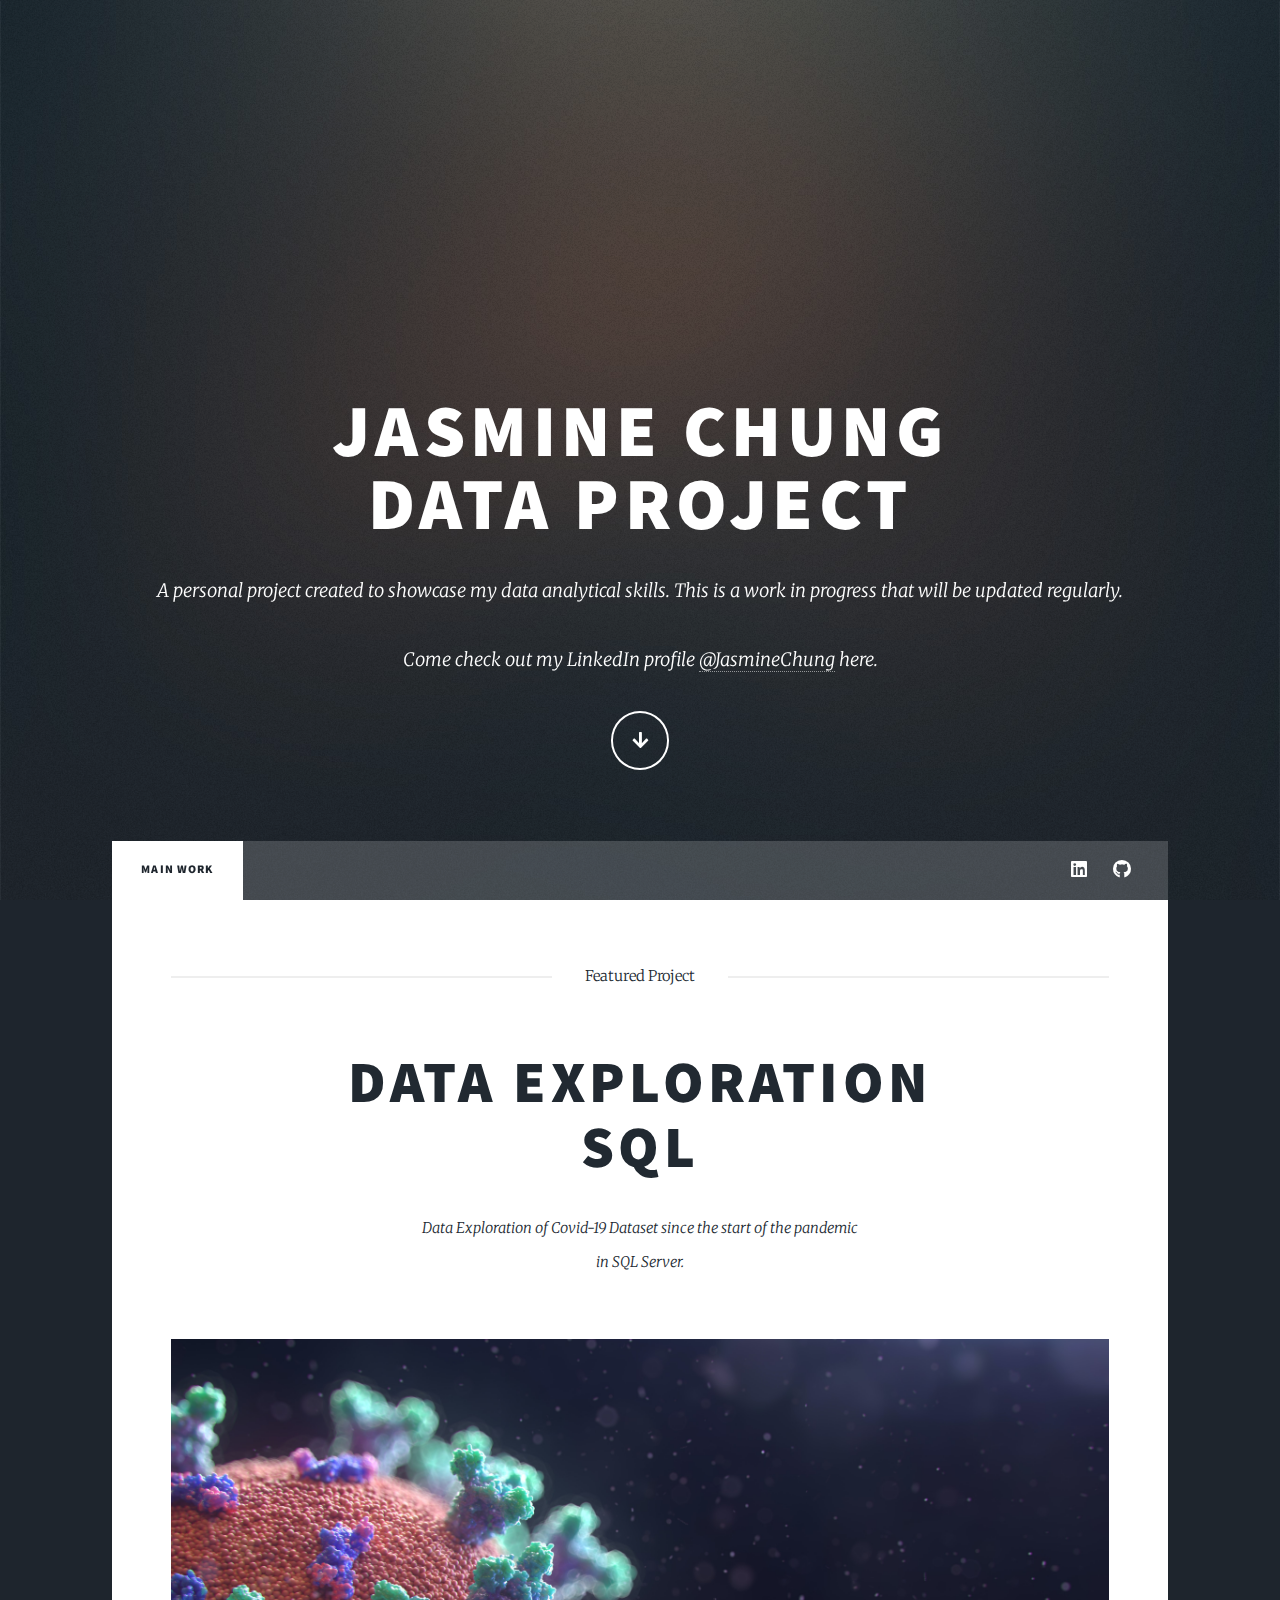
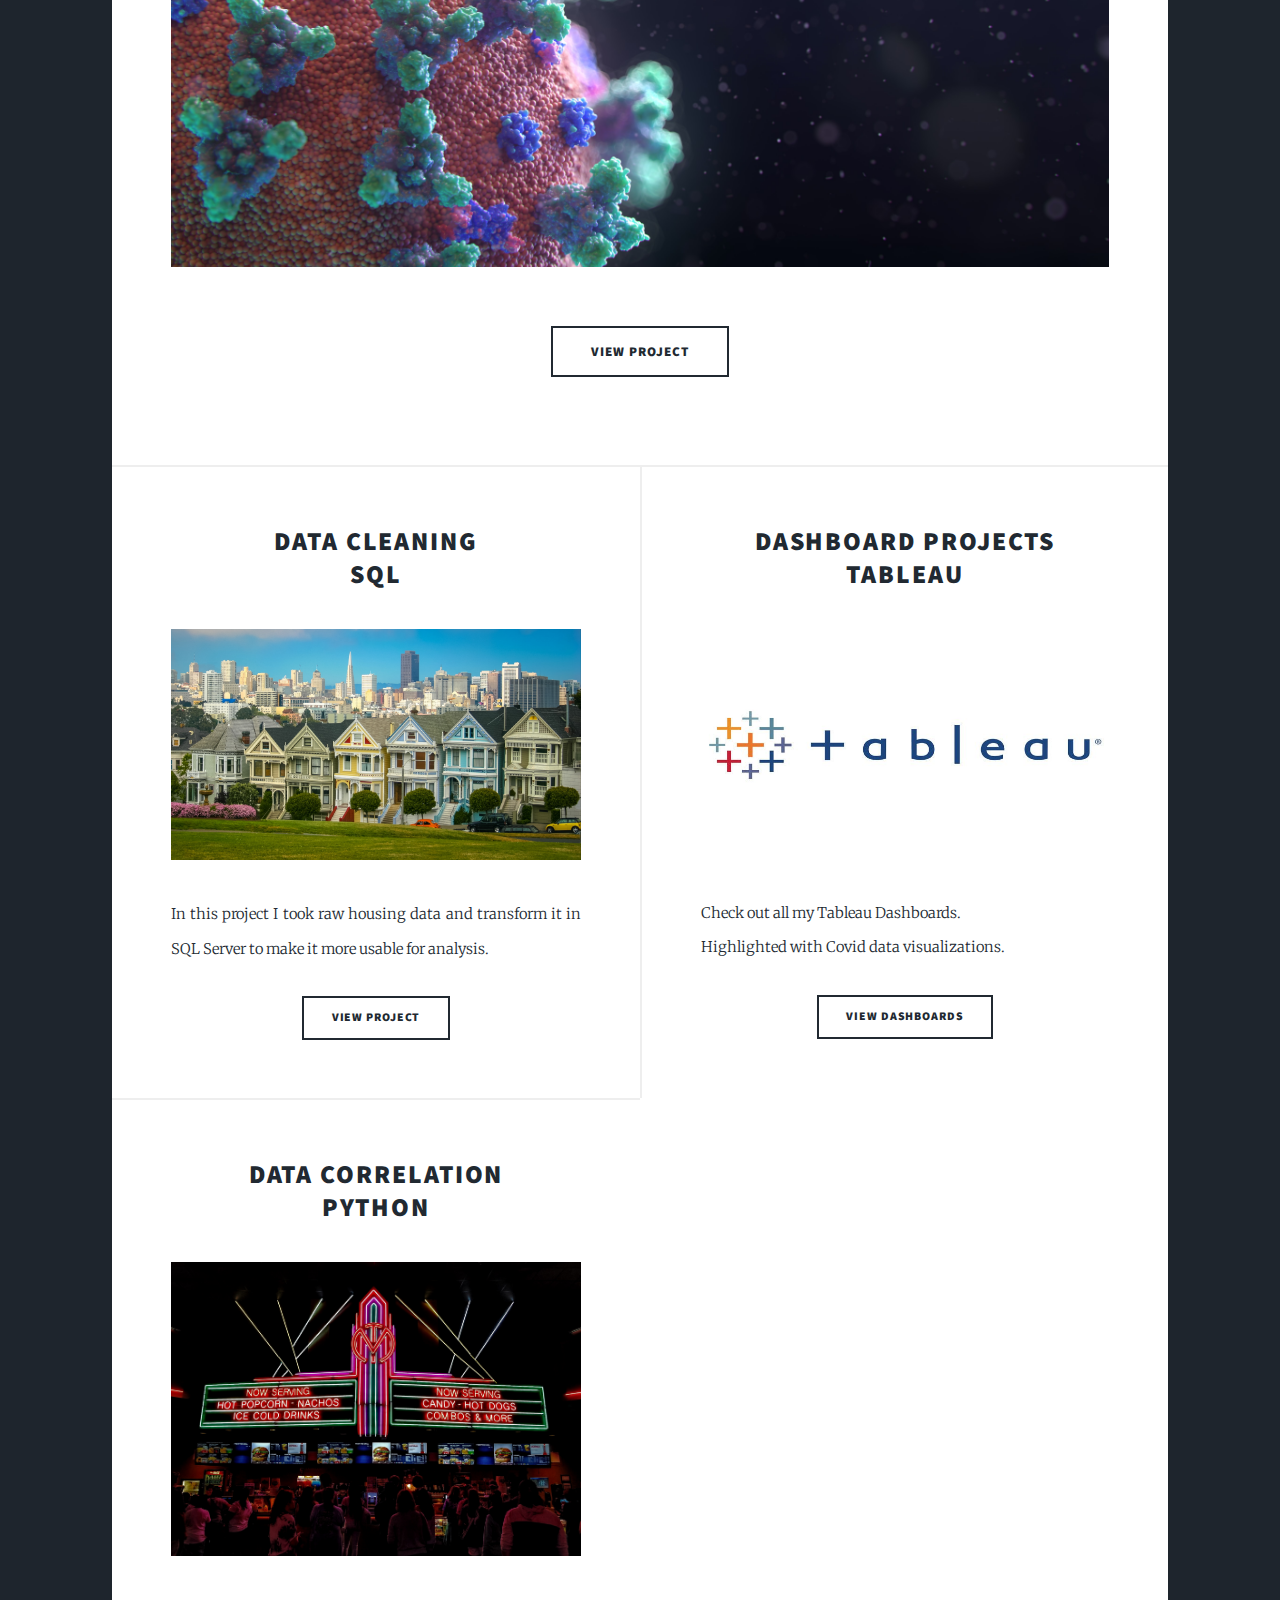
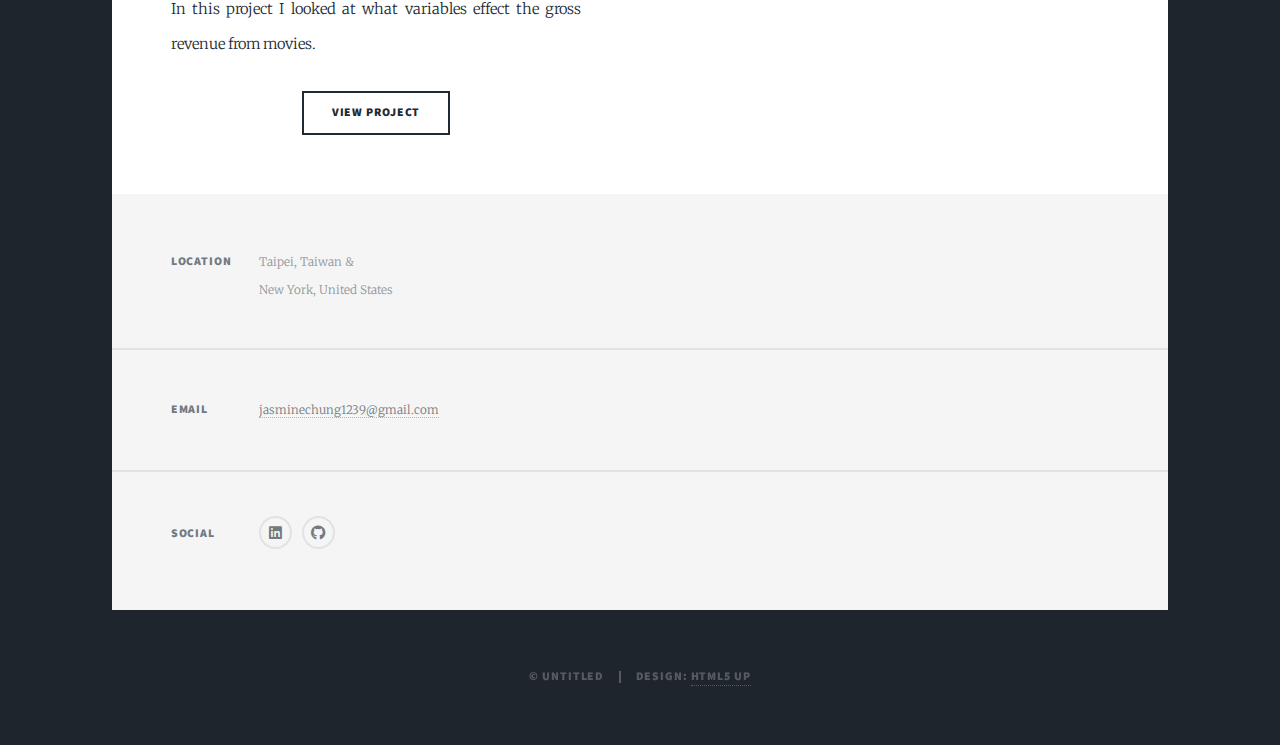
==== index.html @ 3201ec34 "Add files via upload" ====
<!DOCTYPE HTML>
<!--
	Massively by HTML5 UP
	html5up.net | @ajlkn
	Free for personal and commercial use under the CCA 3.0 license (html5up.net/license)
-->
<html>
	<head>
		<title>Jasmine Chung Data Project</title>
		<meta charset="utf-8" />
		<meta name="viewport" content="width=device-width, initial-scale=1, user-scalable=no" />
		<link rel="stylesheet" href="assets/css/main.css" />
		<noscript><link rel="stylesheet" href="assets/css/noscript.css" /></noscript>
	</head>
	<body class="is-preload">

		<!-- Wrapper -->
			<div id="wrapper" class="fade-in">

				<!-- Intro -->
					<div id="intro">
						<h1>Jasmine Chung<br />
						Data Project</h1>
						<p>A personal project created to showcase my data analytical skills. This is a work in progress that will be updated regularly.</p>
						<p>Come check out my LinkedIn profile <a href="https://www.linkedin.com/in/jasmine-chung-60b868145/">@JasmineChung</a> here.</p>
						<ul class="actions">
							<li><a href="#header" class="button icon solid solo fa-arrow-down scrolly">Continue</a></li>
						</ul>
					</div>

				<!-- Header -->
					<header id="header">
						<a href="index.html" class="logo">Jasmine Chung Projects</a>
					</header>

				<!-- Nav -->
					<nav id="nav">
						<ul class="links">
							<li class="active"><a href="index.html">Main Work</a></li>
							<!-- <li><a href="generic.html">About</a></li> -->
						</ul>
						<ul class="icons">
							<li><a href="https://www.linkedin.com/in/jasmine-chung-60b868145/" class="icon brands fa-linkedin"><span class="label">LinkedIn</span></a></li>
							<li><a href="https://github.com/JasmineCCChung" class="icon brands fa-github"><span class="label">GitHub</span></a></li>
						</ul>
					</nav>

				<!-- Main -->
					<div id="main">

						<!-- Featured Post -->
							<article class="post featured">
								<header class="major">
									<span class="date">Featured Project</span>
									<h2><a href="https://github.com/JasmineCCChung/AnalystPortfolioProjects/blob/main/Covid%20Portfolio%20Project%20scripts.sql">Data Exploration<br />
									SQL</a></h2>
									<p>Data Exploration of Covid-19 Dataset since the start of the pandemic<br />
									in SQL Server.</p>
								</header>
								<a href="https://github.com/JasmineCCChung/AnalystPortfolioProjects/blob/main/Covid%20Portfolio%20Project%20scripts.sql" class="image main"><img src="images/fusion-medical-animation-EAgGqOiDDMg-unsplash.jpg" alt="" /></a>
								<ul class="actions special">
									<li><a href="https://github.com/JasmineCCChung/AnalystPortfolioProjects/blob/main/Covid%20Portfolio%20Project%20scripts.sql" class="button large">View Project</a></li>
								</ul>
							</article>

						<!-- Posts -->
							<section class="posts">
								<article>
									<header>
										<h2><a href="https://github.com/JasmineCCChung/AnalystPortfolioProjects/blob/main/Data%20Cleaning%20Portfolio%20Project%20scripts.sql">Data Cleaning<br />
										SQL</a></h2>
									</header>
									<a href="https://github.com/JasmineCCChung/AnalystPortfolioProjects/blob/main/Data%20Cleaning%20Portfolio%20Project%20scripts.sql" class="image fit"><img src="images/photoholgic-fn6x1TL290w-unsplash.jpg" alt="" /></a>
									<p>In this project I took raw housing data and transform it in SQL Server to make it more usable for analysis.</p>
									<ul class="actions special">
										<li><a href="https://github.com/JasmineCCChung/AnalystPortfolioProjects/blob/main/Data%20Cleaning%20Portfolio%20Project%20scripts.sql" class="button">View Project</a></li>
									</ul>
								</article>
								<article>
									<header>
										<h2><a href="https://public.tableau.com/app/profile/jasmine.chung#!/?newProfile=&activeTab=0">Dashboard Projects<br />
										Tableau</a></h2>	
									</header>
									<a href="https://public.tableau.com/app/profile/jasmine.chung#!/?newProfile=&activeTab=0" class="image fit"><img src="images/03ET1vJXgWnmfrLZ7g542br-5..v1569475368.jpg" alt="" /></a>
									<p>Check out all my Tableau Dashboards.<br />
									Highlighted with Covid data visualizations.</p>
									<ul class="actions special">
										<li><a href="https://public.tableau.com/app/profile/jasmine.chung#!/?newProfile=&activeTab=0" class="button">View Dashboards</a></li>
									</ul>
								</article>
								<article>
									<header>
										<h2><a href="https://github.com/JasmineCCChung/AnalystPortfolioProjects/blob/main/Movie%20Correlation%20Project.ipynb">Data Correlation<br />
										Python</a></h2>
									</header>
									<a href="https://github.com/JasmineCCChung/AnalystPortfolioProjects/blob/main/Movie%20Correlation%20Project.ipynb" class="image fit"><img src="images/sparks-reliance-nLl5sJnElxY-unsplash.jpg" alt="" /></a>
									<p>In this project I looked at what variables effect the gross revenue from movies.</p>
									<ul class="actions special">
										<li><a href="https://github.com/JasmineCCChung/AnalystPortfolioProjects/blob/main/Movie%20Correlation%20Project.ipynb" class="button">View Project</a></li>
									</ul>
								</article>
								<!--
								<article>
									<header>
										<h2><a href="#">Tempus sed<br />
										nulla imperdiet</a></h2>
									</header>
									<a href="#" class="image fit"><img src="images/pic05.jpg" alt="" /></a>
									<p>Donec eget ex magna. Interdum et malesuada fames ac ante ipsum primis in faucibus. Pellentesque venenatis dolor imperdiet dolor mattis sagittis magna etiam.</p>
									<ul class="actions special">
										<li><a href="#" class="button">Full Story</a></li>
									</ul>
								</article>
								-->
							</section>

					</div>

				<!-- Footer -->
					<footer id="footer">
						<section class="split contact">
							<section class="alt">
								<h3>Location</h3>
								<p>Taipei, Taiwan &<br />
								New York, United States</p>
							</section>
							<section>
								<h3>Email</h3>
								<p><a href="#">jasminechung1239@gmail.com</a></p>
							</section>
							<section>
								<h3>Social</h3>
								<ul class="icons alt">
									<li><a href="https://www.linkedin.com/in/jasmine-chung-60b868145/" class="icon brands alt fa-linkedin"><span class="label">LinkedIn</span></a></li>
									<li><a href="https://github.com/JasmineCCChung" class="icon brands alt fa-github"><span class="label">GitHub</span></a></li>
								</ul>
							</section>
						</section>
					</footer>

				<!-- Copyright -->
					<div id="copyright">
						<ul><li>&copy; Untitled</li><li>Design: <a href="https://html5up.net">HTML5 UP</a></li></ul>
					</div>

			</div>

		<!-- Scripts -->
			<script src="assets/js/jquery.min.js"></script>
			<script src="assets/js/jquery.scrollex.min.js"></script>
			<script src="assets/js/jquery.scrolly.min.js"></script>
			<script src="assets/js/browser.min.js"></script>
			<script src="assets/js/breakpoints.min.js"></script>
			<script src="assets/js/util.js"></script>
			<script src="assets/js/main.js"></script>

	</body>
</html>
---- assets/css/main.css ----
@import url(fontawesome-all.min.css);
@import url("https://fonts.googleapis.com/css?family=Merriweather:300,700,300italic,700italic|Source+Sans+Pro:900");

/*
	Massively by HTML5 UP
	html5up.net | @ajlkn
	Free for personal and commercial use under the CCA 3.0 license (html5up.net/license)
*/

html, body, div, span, applet, object,
iframe, h1, h2, h3, h4, h5, h6, p, blockquote,
pre, a, abbr, acronym, address, big, cite,
code, del, dfn, em, img, ins, kbd, q, s, samp,
small, strike, strong, sub, sup, tt, var, b,
u, i, center, dl, dt, dd, ol, ul, li, fieldset,
form, label, legend, table, caption, tbody,
tfoot, thead, tr, th, td, article, aside,
canvas, details, embed, figure, figcaption,
footer, header, hgroup, menu, nav, output, ruby,
section, summary, time, mark, audio, video {
	margin: 0;
	padding: 0;
	border: 0;
	font-size: 100%;
	font: inherit;
	vertical-align: baseline;}

article, aside, details, figcaption, figure,
footer, header, hgroup, menu, nav, section {
	display: block;}

body {
	line-height: 1;
}

ol, ul {
	list-style: none;
}

blockquote, q {
	quotes: none;
}

	blockquote:before, blockquote:after, q:before, q:after {
		content: '';
		content: none;
	}

table {
	border-collapse: collapse;
	border-spacing: 0;
}

body {
	-webkit-text-size-adjust: none;
}

mark {
	background-color: transparent;
	color: inherit;
}

input::-moz-focus-inner {
	border: 0;
	padding: 0;
}

input, select, textarea {
	-moz-appearance: none;
	-webkit-appearance: none;
	-ms-appearance: none;
	appearance: none;
}

/* Basic */

	@-ms-viewport {
		width: device-width;
	}

	body {
		-ms-overflow-style: scrollbar;
	}

	@media screen and (max-width: 480px) {

		html, body {
			min-width: 320px;
		}

	}

	html {
		box-sizing: border-box;
	}

	*, *:before, *:after {
		box-sizing: inherit;
	}

	body {
		background-color: #1e252d;
	}

		body.is-preload *, body.is-preload *:before, body.is-preload *:after {
			-moz-animation: none !important;
			-webkit-animation: none !important;
			-ms-animation: none !important;
			animation: none !important;
			-moz-transition: none !important;
			-webkit-transition: none !important;
			-ms-transition: none !important;
			transition: none !important;
		}

/* Type */

	html {
		font-size: 16pt;
	}

		@media screen and (max-width: 1680px) {

			html {
				font-size: 12pt;
			}

		}

		@media screen and (max-width: 1280px) {

			html {
				font-size: 11pt;
			}

		}

		@media screen and (max-width: 360px) {

			html {
				font-size: 10pt;
			}

		}

	body {
		color: #212931;
	}

	body, input, select, textarea {
		font-family: "Merriweather", Georgia, serif;
		font-weight: 300;
		font-size: 1rem;
		line-height: 2.375;
	}

	a {
		-moz-transition: color 0.2s ease-in-out, background-color 0.2s ease-in-out, border-color 0.2s ease-in-out, box-shadow 0.2s ease-in-out;
		-webkit-transition: color 0.2s ease-in-out, background-color 0.2s ease-in-out, border-color 0.2s ease-in-out, box-shadow 0.2s ease-in-out;
		-ms-transition: color 0.2s ease-in-out, background-color 0.2s ease-in-out, border-color 0.2s ease-in-out, box-shadow 0.2s ease-in-out;
		transition: color 0.2s ease-in-out, background-color 0.2s ease-in-out, border-color 0.2s ease-in-out, box-shadow 0.2s ease-in-out;
		border-bottom: dotted 1px;
		text-decoration: none;
	}

		a:hover {
			border-bottom-color: transparent;
		}

	strong, b {
		font-weight: 600;
	}

	em, i {
		font-style: italic;
	}

	p {
		text-align: justify;
		margin: 0 0 2rem 0;
	}

	h1, h2, h3, h4, h5, h6 {
		font-family: "Source Sans Pro", Helvetica, sans-serif;
		font-weight: 900;
		line-height: 1.5;
		letter-spacing: 0.075em;
		text-transform: uppercase;
		margin: 0 0 1rem 0;
	}

		h1 a, h2 a, h3 a, h4 a, h5 a, h6 a {
			border-bottom: 0;
			color: inherit;
			text-decoration: none;
		}

	h1 {
		font-size: 4rem;
		line-height: 1.1;
		margin: 0 0 2rem 0;
	}

	h2 {
		font-size: 1.75rem;
		line-height: 1.3;
		margin: 0 0 1.5rem 0;
	}

	h3 {
		font-size: 1.25rem;
		margin: 0 0 1.5rem 0;
	}

	h4 {
		font-size: 1rem;
	}

	h5 {
		font-size: 0.9rem;
	}

	h6 {
		font-size: 0.8rem;
	}

	sub {
		font-size: 0.8rem;
		position: relative;
		top: 0.5rem;
	}

	sup {
		font-size: 0.8rem;
		position: relative;
		top: -0.5rem;
	}

	blockquote {
		border-left: solid 4px;
		font-style: italic;
		margin: 0 0 2rem 0;
		padding: 0.5rem 0 0.5rem 2rem;
	}

	code {
		border: solid 2px;
		font-family: "Courier New", monospace;
		font-size: 0.9rem;
		margin: 0 0.25rem;
		padding: 0.25rem 0.65rem;
	}

	pre {
		-webkit-overflow-scrolling: touch;
		font-family: "Courier New", monospace;
		font-size: 0.9rem;
		margin: 0 0 2rem 0;
	}

		pre code {
			display: block;
			line-height: 1.75;
			padding: 1rem 1.5rem;
			overflow-x: auto;
		}

	hr {
		border: 0;
		border-bottom: solid 2px;
		margin: 3rem 0;
	}

		hr.major {
			margin: 5rem 0;
		}

	.align-left {
		text-align: left;
	}

	.align-center {
		text-align: center;
	}

	.align-right {
		text-align: right;
	}

	input, select, textarea {
		color: #212931;
	}

	a {
		color: #212931;
		border-bottom-color: rgba(33, 41, 49, 0.5);
	}

		a:hover {
			border-bottom-color: transparent;
			color: #18bfef !important;
		}

	strong, b {
		color: #212931;
	}

	h1, h2, h3, h4, h5, h6 {
		color: #212931;
	}

	blockquote {
		border-left-color: #eeeeee;
	}

	code {
		background: rgba(220, 220, 220, 0.25);
		border-color: #eeeeee;
	}

	hr {
		border-bottom-color: #eeeeee;
	}

/* Row */

	.row {
		display: flex;
		flex-wrap: wrap;
		box-sizing: border-box;
		align-items: stretch;
	}

		.row > * {
			box-sizing: border-box;
		}

		.row.gtr-uniform > * > :last-child {
			margin-bottom: 0;
		}

		.row.aln-left {
			justify-content: flex-start;
		}

		.row.aln-center {
			justify-content: center;
		}

		.row.aln-right {
			justify-content: flex-end;
		}

		.row.aln-top {
			align-items: flex-start;
		}

		.row.aln-middle {
			align-items: center;
		}

		.row.aln-bottom {
			align-items: flex-end;
		}

		.row > .imp {
			order: -1;
		}

		.row > .col-1 {
			width: 8.33333%;
		}

		.row > .off-1 {
			margin-left: 8.33333%;
		}

		.row > .col-2 {
			width: 16.66667%;
		}

		.row > .off-2 {
			margin-left: 16.66667%;
		}

		.row > .col-3 {
			width: 25%;
		}

		.row > .off-3 {
			margin-left: 25%;
		}

		.row > .col-4 {
			width: 33.33333%;
		}

		.row > .off-4 {
			margin-left: 33.33333%;
		}

		.row > .col-5 {
			width: 41.66667%;
		}

		.row > .off-5 {
			margin-left: 41.66667%;
		}

		.row > .col-6 {
			width: 50%;
		}

		.row > .off-6 {
			margin-left: 50%;
		}

		.row > .col-7 {
			width: 58.33333%;
		}

		.row > .off-7 {
			margin-left: 58.33333%;
		}

		.row > .col-8 {
			width: 66.66667%;
		}

		.row > .off-8 {
			margin-left: 66.66667%;
		}

		.row > .col-9 {
			width: 75%;
		}

		.row > .off-9 {
			margin-left: 75%;
		}

		.row > .col-10 {
			width: 83.33333%;
		}

		.row > .off-10 {
			margin-left: 83.33333%;
		}

		.row > .col-11 {
			width: 91.66667%;
		}

		.row > .off-11 {
			margin-left: 91.66667%;
		}

		.row > .col-12 {
			width: 100%;
		}

		.row > .off-12 {
			margin-left: 100%;
		}

		.row.gtr-0 {
			margin-top: 0;
			margin-left: 0rem;
		}

			.row.gtr-0 > * {
				padding: 0 0 0 0rem;
			}

			.row.gtr-0.gtr-uniform {
				margin-top: 0rem;
			}

				.row.gtr-0.gtr-uniform > * {
					padding-top: 0rem;
				}

		.row.gtr-25 {
			margin-top: 0;
			margin-left: -0.375rem;
		}

			.row.gtr-25 > * {
				padding: 0 0 0 0.375rem;
			}

			.row.gtr-25.gtr-uniform {
				margin-top: -0.375rem;
			}

				.row.gtr-25.gtr-uniform > * {
					padding-top: 0.375rem;
				}

		.row.gtr-50 {
			margin-top: 0;
			margin-left: -0.75rem;
		}

			.row.gtr-50 > * {
				padding: 0 0 0 0.75rem;
			}

			.row.gtr-50.gtr-uniform {
				margin-top: -0.75rem;
			}

				.row.gtr-50.gtr-uniform > * {
					padding-top: 0.75rem;
				}

		.row {
			margin-top: 0;
			margin-left: -1.5rem;
		}

			.row > * {
				padding: 0 0 0 1.5rem;
			}

			.row.gtr-uniform {
				margin-top: -1.5rem;
			}

				.row.gtr-uniform > * {
					padding-top: 1.5rem;
				}

		.row.gtr-150 {
			margin-top: 0;
			margin-left: -2.25rem;
		}

			.row.gtr-150 > * {
				padding: 0 0 0 2.25rem;
			}

			.row.gtr-150.gtr-uniform {
				margin-top: -2.25rem;
			}

				.row.gtr-150.gtr-uniform > * {
					padding-top: 2.25rem;
				}

		.row.gtr-200 {
			margin-top: 0;
			margin-left: -3rem;
		}

			.row.gtr-200 > * {
				padding: 0 0 0 3rem;
			}

			.row.gtr-200.gtr-uniform {
				margin-top: -3rem;
			}

				.row.gtr-200.gtr-uniform > * {
					padding-top: 3rem;
				}

		@media screen and (max-width: 1680px) {

			.row {
				display: flex;
				flex-wrap: wrap;
				box-sizing: border-box;
				align-items: stretch;
			}

				.row > * {
					box-sizing: border-box;
				}

				.row.gtr-uniform > * > :last-child {
					margin-bottom: 0;
				}

				.row.aln-left {
					justify-content: flex-start;
				}

				.row.aln-center {
					justify-content: center;
				}

				.row.aln-right {
					justify-content: flex-end;
				}

				.row.aln-top {
					align-items: flex-start;
				}

				.row.aln-middle {
					align-items: center;
				}

				.row.aln-bottom {
					align-items: flex-end;
				}

				.row > .imp-xlarge {
					order: -1;
				}

				.row > .col-1-xlarge {
					width: 8.33333%;
				}

				.row > .off-1-xlarge {
					margin-left: 8.33333%;
				}

				.row > .col-2-xlarge {
					width: 16.66667%;
				}

				.row > .off-2-xlarge {
					margin-left: 16.66667%;
				}

				.row > .col-3-xlarge {
					width: 25%;
				}

				.row > .off-3-xlarge {
					margin-left: 25%;
				}

				.row > .col-4-xlarge {
					width: 33.33333%;
				}

				.row > .off-4-xlarge {
					margin-left: 33.33333%;
				}

				.row > .col-5-xlarge {
					width: 41.66667%;
				}

				.row > .off-5-xlarge {
					margin-left: 41.66667%;
				}

				.row > .col-6-xlarge {
					width: 50%;
				}

				.row > .off-6-xlarge {
					margin-left: 50%;
				}

				.row > .col-7-xlarge {
					width: 58.33333%;
				}

				.row > .off-7-xlarge {
					margin-left: 58.33333%;
				}

				.row > .col-8-xlarge {
					width: 66.66667%;
				}

				.row > .off-8-xlarge {
					margin-left: 66.66667%;
				}

				.row > .col-9-xlarge {
					width: 75%;
				}

				.row > .off-9-xlarge {
					margin-left: 75%;
				}

				.row > .col-10-xlarge {
					width: 83.33333%;
				}

				.row > .off-10-xlarge {
					margin-left: 83.33333%;
				}

				.row > .col-11-xlarge {
					width: 91.66667%;
				}

				.row > .off-11-xlarge {
					margin-left: 91.66667%;
				}

				.row > .col-12-xlarge {
					width: 100%;
				}

				.row > .off-12-xlarge {
					margin-left: 100%;
				}

				.row.gtr-0 {
					margin-top: 0;
					margin-left: 0rem;
				}

					.row.gtr-0 > * {
						padding: 0 0 0 0rem;
					}

					.row.gtr-0.gtr-uniform {
						margin-top: 0rem;
					}

						.row.gtr-0.gtr-uniform > * {
							padding-top: 0rem;
						}

				.row.gtr-25 {
					margin-top: 0;
					margin-left: -0.375rem;
				}

					.row.gtr-25 > * {
						padding: 0 0 0 0.375rem;
					}

					.row.gtr-25.gtr-uniform {
						margin-top: -0.375rem;
					}

						.row.gtr-25.gtr-uniform > * {
							padding-top: 0.375rem;
						}

				.row.gtr-50 {
					margin-top: 0;
					margin-left: -0.75rem;
				}

					.row.gtr-50 > * {
						padding: 0 0 0 0.75rem;
					}

					.row.gtr-50.gtr-uniform {
						margin-top: -0.75rem;
					}

						.row.gtr-50.gtr-uniform > * {
							padding-top: 0.75rem;
						}

				.row {
					margin-top: 0;
					margin-left: -1.5rem;
				}

					.row > * {
						padding: 0 0 0 1.5rem;
					}

					.row.gtr-uniform {
						margin-top: -1.5rem;
					}

						.row.gtr-uniform > * {
							padding-top: 1.5rem;
						}

				.row.gtr-150 {
					margin-top: 0;
					margin-left: -2.25rem;
				}

					.row.gtr-150 > * {
						padding: 0 0 0 2.25rem;
					}

					.row.gtr-150.gtr-uniform {
						margin-top: -2.25rem;
					}

						.row.gtr-150.gtr-uniform > * {
							padding-top: 2.25rem;
						}

				.row.gtr-200 {
					margin-top: 0;
					margin-left: -3rem;
				}

					.row.gtr-200 > * {
						padding: 0 0 0 3rem;
					}

					.row.gtr-200.gtr-uniform {
						margin-top: -3rem;
					}

						.row.gtr-200.gtr-uniform > * {
							padding-top: 3rem;
						}

		}

		@media screen and (max-width: 1280px) {

			.row {
				display: flex;
				flex-wrap: wrap;
				box-sizing: border-box;
				align-items: stretch;
			}

				.row > * {
					box-sizing: border-box;
				}

				.row.gtr-uniform > * > :last-child {
					margin-bottom: 0;
				}

				.row.aln-left {
					justify-content: flex-start;
				}

				.row.aln-center {
					justify-content: center;
				}

				.row.aln-right {
					justify-content: flex-end;
				}

				.row.aln-top {
					align-items: flex-start;
				}

				.row.aln-middle {
					align-items: center;
				}

				.row.aln-bottom {
					align-items: flex-end;
				}

				.row > .imp-large {
					order: -1;
				}

				.row > .col-1-large {
					width: 8.33333%;
				}

				.row > .off-1-large {
					margin-left: 8.33333%;
				}

				.row > .col-2-large {
					width: 16.66667%;
				}

				.row > .off-2-large {
					margin-left: 16.66667%;
				}

				.row > .col-3-large {
					width: 25%;
				}

				.row > .off-3-large {
					margin-left: 25%;
				}

				.row > .col-4-large {
					width: 33.33333%;
				}

				.row > .off-4-large {
					margin-left: 33.33333%;
				}

				.row > .col-5-large {
					width: 41.66667%;
				}

				.row > .off-5-large {
					margin-left: 41.66667%;
				}

				.row > .col-6-large {
					width: 50%;
				}

				.row > .off-6-large {
					margin-left: 50%;
				}

				.row > .col-7-large {
					width: 58.33333%;
				}

				.row > .off-7-large {
					margin-left: 58.33333%;
				}

				.row > .col-8-large {
					width: 66.66667%;
				}

				.row > .off-8-large {
					margin-left: 66.66667%;
				}

				.row > .col-9-large {
					width: 75%;
				}

				.row > .off-9-large {
					margin-left: 75%;
				}

				.row > .col-10-large {
					width: 83.33333%;
				}

				.row > .off-10-large {
					margin-left: 83.33333%;
				}

				.row > .col-11-large {
					width: 91.66667%;
				}

				.row > .off-11-large {
					margin-left: 91.66667%;
				}

				.row > .col-12-large {
					width: 100%;
				}

				.row > .off-12-large {
					margin-left: 100%;
				}

				.row.gtr-0 {
					margin-top: 0;
					margin-left: 0rem;
				}

					.row.gtr-0 > * {
						padding: 0 0 0 0rem;
					}

					.row.gtr-0.gtr-uniform {
						margin-top: 0rem;
					}

						.row.gtr-0.gtr-uniform > * {
							padding-top: 0rem;
						}

				.row.gtr-25 {
					margin-top: 0;
					margin-left: -0.375rem;
				}

					.row.gtr-25 > * {
						padding: 0 0 0 0.375rem;
					}

					.row.gtr-25.gtr-uniform {
						margin-top: -0.375rem;
					}

						.row.gtr-25.gtr-uniform > * {
							padding-top: 0.375rem;
						}

				.row.gtr-50 {
					margin-top: 0;
					margin-left: -0.75rem;
				}

					.row.gtr-50 > * {
						padding: 0 0 0 0.75rem;
					}

					.row.gtr-50.gtr-uniform {
						margin-top: -0.75rem;
					}

						.row.gtr-50.gtr-uniform > * {
							padding-top: 0.75rem;
						}

				.row {
					margin-top: 0;
					margin-left: -1.5rem;
				}

					.row > * {
						padding: 0 0 0 1.5rem;
					}

					.row.gtr-uniform {
						margin-top: -1.5rem;
					}

						.row.gtr-uniform > * {
							padding-top: 1.5rem;
						}

				.row.gtr-150 {
					margin-top: 0;
					margin-left: -2.25rem;
				}

					.row.gtr-150 > * {
						padding: 0 0 0 2.25rem;
					}

					.row.gtr-150.gtr-uniform {
						margin-top: -2.25rem;
					}

						.row.gtr-150.gtr-uniform > * {
							padding-top: 2.25rem;
						}

				.row.gtr-200 {
					margin-top: 0;
					margin-left: -3rem;
				}

					.row.gtr-200 > * {
						padding: 0 0 0 3rem;
					}

					.row.gtr-200.gtr-uniform {
						margin-top: -3rem;
					}

						.row.gtr-200.gtr-uniform > * {
							padding-top: 3rem;
						}

		}

		@media screen and (max-width: 980px) {

			.row {
				display: flex;
				flex-wrap: wrap;
				box-sizing: border-box;
				align-items: stretch;
			}

				.row > * {
					box-sizing: border-box;
				}

				.row.gtr-uniform > * > :last-child {
					margin-bottom: 0;
				}

				.row.aln-left {
					justify-content: flex-start;
				}

				.row.aln-center {
					justify-content: center;
				}

				.row.aln-right {
					justify-content: flex-end;
				}

				.row.aln-top {
					align-items: flex-start;
				}

				.row.aln-middle {
					align-items: center;
				}

				.row.aln-bottom {
					align-items: flex-end;
				}

				.row > .imp-medium {
					order: -1;
				}

				.row > .col-1-medium {
					width: 8.33333%;
				}

				.row > .off-1-medium {
					margin-left: 8.33333%;
				}

				.row > .col-2-medium {
					width: 16.66667%;
				}

				.row > .off-2-medium {
					margin-left: 16.66667%;
				}

				.row > .col-3-medium {
					width: 25%;
				}

				.row > .off-3-medium {
					margin-left: 25%;
				}

				.row > .col-4-medium {
					width: 33.33333%;
				}

				.row > .off-4-medium {
					margin-left: 33.33333%;
				}

				.row > .col-5-medium {
					width: 41.66667%;
				}

				.row > .off-5-medium {
					margin-left: 41.66667%;
				}

				.row > .col-6-medium {
					width: 50%;
				}

				.row > .off-6-medium {
					margin-left: 50%;
				}

				.row > .col-7-medium {
					width: 58.33333%;
				}

				.row > .off-7-medium {
					margin-left: 58.33333%;
				}

				.row > .col-8-medium {
					width: 66.66667%;
				}

				.row > .off-8-medium {
					margin-left: 66.66667%;
				}

				.row > .col-9-medium {
					width: 75%;
				}

				.row > .off-9-medium {
					margin-left: 75%;
				}

				.row > .col-10-medium {
					width: 83.33333%;
				}

				.row > .off-10-medium {
					margin-left: 83.33333%;
				}

				.row > .col-11-medium {
					width: 91.66667%;
				}

				.row > .off-11-medium {
					margin-left: 91.66667%;
				}

				.row > .col-12-medium {
					width: 100%;
				}

				.row > .off-12-medium {
					margin-left: 100%;
				}

				.row.gtr-0 {
					margin-top: 0;
					margin-left: 0rem;
				}

					.row.gtr-0 > * {
						padding: 0 0 0 0rem;
					}

					.row.gtr-0.gtr-uniform {
						margin-top: 0rem;
					}

						.row.gtr-0.gtr-uniform > * {
							padding-top: 0rem;
						}

				.row.gtr-25 {
					margin-top: 0;
					margin-left: -0.375rem;
				}

					.row.gtr-25 > * {
						padding: 0 0 0 0.375rem;
					}

					.row.gtr-25.gtr-uniform {
						margin-top: -0.375rem;
					}

						.row.gtr-25.gtr-uniform > * {
							padding-top: 0.375rem;
						}

				.row.gtr-50 {
					margin-top: 0;
					margin-left: -0.75rem;
				}

					.row.gtr-50 > * {
						padding: 0 0 0 0.75rem;
					}

					.row.gtr-50.gtr-uniform {
						margin-top: -0.75rem;
					}

						.row.gtr-50.gtr-uniform > * {
							padding-top: 0.75rem;
						}

				.row {
					margin-top: 0;
					margin-left: -1.5rem;
				}

					.row > * {
						padding: 0 0 0 1.5rem;
					}

					.row.gtr-uniform {
						margin-top: -1.5rem;
					}

						.row.gtr-uniform > * {
							padding-top: 1.5rem;
						}

				.row.gtr-150 {
					margin-top: 0;
					margin-left: -2.25rem;
				}

					.row.gtr-150 > * {
						padding: 0 0 0 2.25rem;
					}

					.row.gtr-150.gtr-uniform {
						margin-top: -2.25rem;
					}

						.row.gtr-150.gtr-uniform > * {
							padding-top: 2.25rem;
						}

				.row.gtr-200 {
					margin-top: 0;
					margin-left: -3rem;
				}

					.row.gtr-200 > * {
						padding: 0 0 0 3rem;
					}

					.row.gtr-200.gtr-uniform {
						margin-top: -3rem;
					}

						.row.gtr-200.gtr-uniform > * {
							padding-top: 3rem;
						}

		}

		@media screen and (max-width: 736px) {

			.row {
				display: flex;
				flex-wrap: wrap;
				box-sizing: border-box;
				align-items: stretch;
			}

				.row > * {
					box-sizing: border-box;
				}

				.row.gtr-uniform > * > :last-child {
					margin-bottom: 0;
				}

				.row.aln-left {
					justify-content: flex-start;
				}

				.row.aln-center {
					justify-content: center;
				}

				.row.aln-right {
					justify-content: flex-end;
				}

				.row.aln-top {
					align-items: flex-start;
				}

				.row.aln-middle {
					align-items: center;
				}

				.row.aln-bottom {
					align-items: flex-end;
				}

				.row > .imp-small {
					order: -1;
				}

				.row > .col-1-small {
					width: 8.33333%;
				}

				.row > .off-1-small {
					margin-left: 8.33333%;
				}

				.row > .col-2-small {
					width: 16.66667%;
				}

				.row > .off-2-small {
					margin-left: 16.66667%;
				}

				.row > .col-3-small {
					width: 25%;
				}

				.row > .off-3-small {
					margin-left: 25%;
				}

				.row > .col-4-small {
					width: 33.33333%;
				}

				.row > .off-4-small {
					margin-left: 33.33333%;
				}

				.row > .col-5-small {
					width: 41.66667%;
				}

				.row > .off-5-small {
					margin-left: 41.66667%;
				}

				.row > .col-6-small {
					width: 50%;
				}

				.row > .off-6-small {
					margin-left: 50%;
				}

				.row > .col-7-small {
					width: 58.33333%;
				}

				.row > .off-7-small {
					margin-left: 58.33333%;
				}

				.row > .col-8-small {
					width: 66.66667%;
				}

				.row > .off-8-small {
					margin-left: 66.66667%;
				}

				.row > .col-9-small {
					width: 75%;
				}

				.row > .off-9-small {
					margin-left: 75%;
				}

				.row > .col-10-small {
					width: 83.33333%;
				}

				.row > .off-10-small {
					margin-left: 83.33333%;
				}

				.row > .col-11-small {
					width: 91.66667%;
				}

				.row > .off-11-small {
					margin-left: 91.66667%;
				}

				.row > .col-12-small {
					width: 100%;
				}

				.row > .off-12-small {
					margin-left: 100%;
				}

				.row.gtr-0 {
					margin-top: 0;
					margin-left: 0rem;
				}

					.row.gtr-0 > * {
						padding: 0 0 0 0rem;
					}

					.row.gtr-0.gtr-uniform {
						margin-top: 0rem;
					}

						.row.gtr-0.gtr-uniform > * {
							padding-top: 0rem;
						}

				.row.gtr-25 {
					margin-top: 0;
					margin-left: -0.375rem;
				}

					.row.gtr-25 > * {
						padding: 0 0 0 0.375rem;
					}

					.row.gtr-25.gtr-uniform {
						margin-top: -0.375rem;
					}

						.row.gtr-25.gtr-uniform > * {
							padding-top: 0.375rem;
						}

				.row.gtr-50 {
					margin-top: 0;
					margin-left: -0.75rem;
				}

					.row.gtr-50 > * {
						padding: 0 0 0 0.75rem;
					}

					.row.gtr-50.gtr-uniform {
						margin-top: -0.75rem;
					}

						.row.gtr-50.gtr-uniform > * {
							padding-top: 0.75rem;
						}

				.row {
					margin-top: 0;
					margin-left: -1.5rem;
				}

					.row > * {
						padding: 0 0 0 1.5rem;
					}

					.row.gtr-uniform {
						margin-top: -1.5rem;
					}

						.row.gtr-uniform > * {
							padding-top: 1.5rem;
						}

				.row.gtr-150 {
					margin-top: 0;
					margin-left: -2.25rem;
				}

					.row.gtr-150 > * {
						padding: 0 0 0 2.25rem;
					}

					.row.gtr-150.gtr-uniform {
						margin-top: -2.25rem;
					}

						.row.gtr-150.gtr-uniform > * {
							padding-top: 2.25rem;
						}

				.row.gtr-200 {
					margin-top: 0;
					margin-left: -3rem;
				}

					.row.gtr-200 > * {
						padding: 0 0 0 3rem;
					}

					.row.gtr-200.gtr-uniform {
						margin-top: -3rem;
					}

						.row.gtr-200.gtr-uniform > * {
							padding-top: 3rem;
						}

		}

		@media screen and (max-width: 480px) {

			.row {
				display: flex;
				flex-wrap: wrap;
				box-sizing: border-box;
				align-items: stretch;
			}

				.row > * {
					box-sizing: border-box;
				}

				.row.gtr-uniform > * > :last-child {
					margin-bottom: 0;
				}

				.row.aln-left {
					justify-content: flex-start;
				}

				.row.aln-center {
					justify-content: center;
				}

				.row.aln-right {
					justify-content: flex-end;
				}

				.row.aln-top {
					align-items: flex-start;
				}

				.row.aln-middle {
					align-items: center;
				}

				.row.aln-bottom {
					align-items: flex-end;
				}

				.row > .imp-xsmall {
					order: -1;
				}

				.row > .col-1-xsmall {
					width: 8.33333%;
				}

				.row > .off-1-xsmall {
					margin-left: 8.33333%;
				}

				.row > .col-2-xsmall {
					width: 16.66667%;
				}

				.row > .off-2-xsmall {
					margin-left: 16.66667%;
				}

				.row > .col-3-xsmall {
					width: 25%;
				}

				.row > .off-3-xsmall {
					margin-left: 25%;
				}

				.row > .col-4-xsmall {
					width: 33.33333%;
				}

				.row > .off-4-xsmall {
					margin-left: 33.33333%;
				}

				.row > .col-5-xsmall {
					width: 41.66667%;
				}

				.row > .off-5-xsmall {
					margin-left: 41.66667%;
				}

				.row > .col-6-xsmall {
					width: 50%;
				}

				.row > .off-6-xsmall {
					margin-left: 50%;
				}

				.row > .col-7-xsmall {
					width: 58.33333%;
				}

				.row > .off-7-xsmall {
					margin-left: 58.33333%;
				}

				.row > .col-8-xsmall {
					width: 66.66667%;
				}

				.row > .off-8-xsmall {
					margin-left: 66.66667%;
				}

				.row > .col-9-xsmall {
					width: 75%;
				}

				.row > .off-9-xsmall {
					margin-left: 75%;
				}

				.row > .col-10-xsmall {
					width: 83.33333%;
				}

				.row > .off-10-xsmall {
					margin-left: 83.33333%;
				}

				.row > .col-11-xsmall {
					width: 91.66667%;
				}

				.row > .off-11-xsmall {
					margin-left: 91.66667%;
				}

				.row > .col-12-xsmall {
					width: 100%;
				}

				.row > .off-12-xsmall {
					margin-left: 100%;
				}

				.row.gtr-0 {
					margin-top: 0;
					margin-left: 0rem;
				}

					.row.gtr-0 > * {
						padding: 0 0 0 0rem;
					}

					.row.gtr-0.gtr-uniform {
						margin-top: 0rem;
					}

						.row.gtr-0.gtr-uniform > * {
							padding-top: 0rem;
						}

				.row.gtr-25 {
					margin-top: 0;
					margin-left: -0.375rem;
				}

					.row.gtr-25 > * {
						padding: 0 0 0 0.375rem;
					}

					.row.gtr-25.gtr-uniform {
						margin-top: -0.375rem;
					}

						.row.gtr-25.gtr-uniform > * {
							padding-top: 0.375rem;
						}

				.row.gtr-50 {
					margin-top: 0;
					margin-left: -0.75rem;
				}

					.row.gtr-50 > * {
						padding: 0 0 0 0.75rem;
					}

					.row.gtr-50.gtr-uniform {
						margin-top: -0.75rem;
					}

						.row.gtr-50.gtr-uniform > * {
							padding-top: 0.75rem;
						}

				.row {
					margin-top: 0;
					margin-left: -1.5rem;
				}

					.row > * {
						padding: 0 0 0 1.5rem;
					}

					.row.gtr-uniform {
						margin-top: -1.5rem;
					}

						.row.gtr-uniform > * {
							padding-top: 1.5rem;
						}

				.row.gtr-150 {
					margin-top: 0;
					margin-left: -2.25rem;
				}

					.row.gtr-150 > * {
						padding: 0 0 0 2.25rem;
					}

					.row.gtr-150.gtr-uniform {
						margin-top: -2.25rem;
					}

						.row.gtr-150.gtr-uniform > * {
							padding-top: 2.25rem;
						}

				.row.gtr-200 {
					margin-top: 0;
					margin-left: -3rem;
				}

					.row.gtr-200 > * {
						padding: 0 0 0 3rem;
					}

					.row.gtr-200.gtr-uniform {
						margin-top: -3rem;
					}

						.row.gtr-200.gtr-uniform > * {
							padding-top: 3rem;
						}

		}

		@media screen and (max-width: 360px) {

			.row {
				display: flex;
				flex-wrap: wrap;
				box-sizing: border-box;
				align-items: stretch;
			}

				.row > * {
					box-sizing: border-box;
				}

				.row.gtr-uniform > * > :last-child {
					margin-bottom: 0;
				}

				.row.aln-left {
					justify-content: flex-start;
				}

				.row.aln-center {
					justify-content: center;
				}

				.row.aln-right {
					justify-content: flex-end;
				}

				.row.aln-top {
					align-items: flex-start;
				}

				.row.aln-middle {
					align-items: center;
				}

				.row.aln-bottom {
					align-items: flex-end;
				}

				.row > .imp-xxsmall {
					order: -1;
				}

				.row > .col-1-xxsmall {
					width: 8.33333%;
				}

				.row > .off-1-xxsmall {
					margin-left: 8.33333%;
				}

				.row > .col-2-xxsmall {
					width: 16.66667%;
				}

				.row > .off-2-xxsmall {
					margin-left: 16.66667%;
				}

				.row > .col-3-xxsmall {
					width: 25%;
				}

				.row > .off-3-xxsmall {
					margin-left: 25%;
				}

				.row > .col-4-xxsmall {
					width: 33.33333%;
				}

				.row > .off-4-xxsmall {
					margin-left: 33.33333%;
				}

				.row > .col-5-xxsmall {
					width: 41.66667%;
				}

				.row > .off-5-xxsmall {
					margin-left: 41.66667%;
				}

				.row > .col-6-xxsmall {
					width: 50%;
				}

				.row > .off-6-xxsmall {
					margin-left: 50%;
				}

				.row > .col-7-xxsmall {
					width: 58.33333%;
				}

				.row > .off-7-xxsmall {
					margin-left: 58.33333%;
				}

				.row > .col-8-xxsmall {
					width: 66.66667%;
				}

				.row > .off-8-xxsmall {
					margin-left: 66.66667%;
				}

				.row > .col-9-xxsmall {
					width: 75%;
				}

				.row > .off-9-xxsmall {
					margin-left: 75%;
				}

				.row > .col-10-xxsmall {
					width: 83.33333%;
				}

				.row > .off-10-xxsmall {
					margin-left: 83.33333%;
				}

				.row > .col-11-xxsmall {
					width: 91.66667%;
				}

				.row > .off-11-xxsmall {
					margin-left: 91.66667%;
				}

				.row > .col-12-xxsmall {
					width: 100%;
				}

				.row > .off-12-xxsmall {
					margin-left: 100%;
				}

				.row.gtr-0 {
					margin-top: 0;
					margin-left: 0rem;
				}

					.row.gtr-0 > * {
						padding: 0 0 0 0rem;
					}

					.row.gtr-0.gtr-uniform {
						margin-top: 0rem;
					}

						.row.gtr-0.gtr-uniform > * {
							padding-top: 0rem;
						}

				.row.gtr-25 {
					margin-top: 0;
					margin-left: -0.375rem;
				}

					.row.gtr-25 > * {
						padding: 0 0 0 0.375rem;
					}

					.row.gtr-25.gtr-uniform {
						margin-top: -0.375rem;
					}

						.row.gtr-25.gtr-uniform > * {
							padding-top: 0.375rem;
						}

				.row.gtr-50 {
					margin-top: 0;
					margin-left: -0.75rem;
				}

					.row.gtr-50 > * {
						padding: 0 0 0 0.75rem;
					}

					.row.gtr-50.gtr-uniform {
						margin-top: -0.75rem;
					}

						.row.gtr-50.gtr-uniform > * {
							padding-top: 0.75rem;
						}

				.row {
					margin-top: 0;
					margin-left: -1.5rem;
				}

					.row > * {
						padding: 0 0 0 1.5rem;
					}

					.row.gtr-uniform {
						margin-top: -1.5rem;
					}

						.row.gtr-uniform > * {
							padding-top: 1.5rem;
						}

				.row.gtr-150 {
					margin-top: 0;
					margin-left: -2.25rem;
				}

					.row.gtr-150 > * {
						padding: 0 0 0 2.25rem;
					}

					.row.gtr-150.gtr-uniform {
						margin-top: -2.25rem;
					}

						.row.gtr-150.gtr-uniform > * {
							padding-top: 2.25rem;
						}

				.row.gtr-200 {
					margin-top: 0;
					margin-left: -3rem;
				}

					.row.gtr-200 > * {
						padding: 0 0 0 3rem;
					}

					.row.gtr-200.gtr-uniform {
						margin-top: -3rem;
					}

						.row.gtr-200.gtr-uniform > * {
							padding-top: 3rem;
						}

		}

/* Box */

	.box {
		border: solid 2px;
		margin-bottom: 2rem;
		padding: 1.5rem;
	}

		.box > :last-child,
		.box > :last-child > :last-child,
		.box > :last-child > :last-child > :last-child {
			margin-bottom: 0;
		}

		.box.alt {
			border: 0;
			border-radius: 0;
			padding: 0;
		}

	.box {
		border-color: #eeeeee;
	}

/* Button */

	input[type="submit"],
	input[type="reset"],
	input[type="button"],
	button,
	.button {
		-moz-appearance: none;
		-webkit-appearance: none;
		-ms-appearance: none;
		appearance: none;
		-moz-transition: background-color 0.2s ease-in-out, box-shadow 0.2s ease-in-out, color 0.2s ease-in-out;
		-webkit-transition: background-color 0.2s ease-in-out, box-shadow 0.2s ease-in-out, color 0.2s ease-in-out;
		-ms-transition: background-color 0.2s ease-in-out, box-shadow 0.2s ease-in-out, color 0.2s ease-in-out;
		transition: background-color 0.2s ease-in-out, box-shadow 0.2s ease-in-out, color 0.2s ease-in-out;
		border: 0;
		border-radius: 0;
		cursor: pointer;
		display: inline-block;
		font-family: "Source Sans Pro", Helvetica, sans-serif;
		font-size: 0.8rem;
		font-weight: 900;
		letter-spacing: 0.075em;
		height: 3rem;
		line-height: 3rem;
		padding: 0 2rem;
		text-align: center;
		text-decoration: none;
		text-transform: uppercase;
		white-space: nowrap;
	}

		input[type="submit"].icon:before,
		input[type="reset"].icon:before,
		input[type="button"].icon:before,
		button.icon:before,
		.button.icon:before {
			margin-right: 0.5rem;
		}

		input[type="submit"].icon.solo,
		input[type="reset"].icon.solo,
		input[type="button"].icon.solo,
		button.icon.solo,
		.button.icon.solo {
			position: relative;
			width: 4rem;
			height: 4rem;
			line-height: 4rem;
			border-radius: 4rem;
			text-indent: 4rem;
			overflow: hidden;
			padding: 0;
			white-space: nowrap;
		}

			input[type="submit"].icon.solo:before,
			input[type="reset"].icon.solo:before,
			input[type="button"].icon.solo:before,
			button.icon.solo:before,
			.button.icon.solo:before {
				position: absolute;
				display: block;
				top: 0;
				left: 0;
				width: inherit;
				height: inherit;
				line-height: inherit;
				font-size: 1.25rem;
				margin-right: 0;
				text-align: center;
				text-indent: 0;
			}

		input[type="submit"].fit,
		input[type="reset"].fit,
		input[type="button"].fit,
		button.fit,
		.button.fit {
			width: 100%;
		}

		input[type="submit"].small,
		input[type="reset"].small,
		input[type="button"].small,
		button.small,
		.button.small {
			font-size: 0.7rem;
			height: 2.5rem;
			line-height: 2.5rem;
			padding: 0 1.5rem;
		}

		input[type="submit"].large,
		input[type="reset"].large,
		input[type="button"].large,
		button.large,
		.button.large {
			font-size: 0.9rem;
			height: 3.5rem;
			line-height: 3.5rem;
			padding: 0 2.75rem;
		}

		@media screen and (max-width: 980px) {

			input[type="submit"],
			input[type="reset"],
			input[type="button"],
			button,
			.button {
				font-size: 0.9rem;
				height: 3.25rem;
				line-height: 3.25rem;
			}

				input[type="submit"].large,
				input[type="reset"].large,
				input[type="button"].large,
				button.large,
				.button.large {
					font-size: 1rem;
					height: 3.75rem;
					line-height: 3.75rem;
				}

		}

		input[type="submit"].disabled, input[type="submit"]:disabled,
		input[type="reset"].disabled,
		input[type="reset"]:disabled,
		input[type="button"].disabled,
		input[type="button"]:disabled,
		button.disabled,
		button:disabled,
		.button.disabled,
		.button:disabled {
			pointer-events: none;
			opacity: 0.25;
		}

	input[type="submit"],
	input[type="reset"],
	input[type="button"],
	button,
	.button {
		background-color: transparent;
		box-shadow: inset 0 0 0 2px #212931;
		color: #212931 !important;
	}

		input[type="submit"]:hover,
		input[type="reset"]:hover,
		input[type="button"]:hover,
		button:hover,
		.button:hover {
			box-shadow: inset 0 0 0 2px #18bfef;
			color: #18bfef !important;
		}

		input[type="submit"].primary,
		input[type="reset"].primary,
		input[type="button"].primary,
		button.primary,
		.button.primary {
			background-color: #212931;
			box-shadow: none;
			color: #ffffff !important;
		}

			input[type="submit"].primary:hover,
			input[type="reset"].primary:hover,
			input[type="button"].primary:hover,
			button.primary:hover,
			.button.primary:hover {
				background-color: #18bfef;
			}

/* Form */

	form {
		margin: 0 0 2rem 0;
	}

		form > :last-child {
			margin-bottom: 0;
		}

		form > .fields {
			display: -moz-flex;
			display: -webkit-flex;
			display: -ms-flex;
			display: flex;
			-moz-flex-wrap: wrap;
			-webkit-flex-wrap: wrap;
			-ms-flex-wrap: wrap;
			flex-wrap: wrap;
			width: calc(100% + 3rem);
			margin: -1.5rem 0 2rem -1.5rem;
		}

			form > .fields > .field {
				-moz-flex-grow: 0;
				-webkit-flex-grow: 0;
				-ms-flex-grow: 0;
				flex-grow: 0;
				-moz-flex-shrink: 0;
				-webkit-flex-shrink: 0;
				-ms-flex-shrink: 0;
				flex-shrink: 0;
				padding: 1.5rem 0 0 1.5rem;
				width: calc(100% - 1.5rem);
			}

				form > .fields > .field.half {
					width: calc(50% - 0.75rem);
				}

				form > .fields > .field.third {
					width: calc(100%/3 - 0.5rem);
				}

				form > .fields > .field.quarter {
					width: calc(25% - 0.375rem);
				}

		@media screen and (max-width: 480px) {

			form > .fields {
				width: calc(100% + 3rem);
				margin: -1.5rem 0 2rem -1.5rem;
			}

				form > .fields > .field {
					padding: 1.5rem 0 0 1.5rem;
					width: calc(100% - 1.5rem);
				}

					form > .fields > .field.half {
						width: calc(100% - 1.5rem);
					}

					form > .fields > .field.third {
						width: calc(100% - 1.5rem);
					}

					form > .fields > .field.quarter {
						width: calc(100% - 1.5rem);
					}

		}

	label {
		display: block;
		font-family: "Source Sans Pro", Helvetica, sans-serif;
		font-weight: 900;
		line-height: 1.5;
		letter-spacing: 0.075em;
		font-size: 0.8rem;
		text-transform: uppercase;
		margin: 0 0 0.75rem 0;
	}

		@media screen and (max-width: 980px) {

			label {
				font-size: 0.9rem;
			}

		}

	input[type="text"],
	input[type="password"],
	input[type="email"],
	select,
	textarea {
		-moz-appearance: none;
		-webkit-appearance: none;
		-ms-appearance: none;
		appearance: none;
		background: transparent;
		border-radius: 0;
		border: solid 2px;
		color: inherit;
		display: block;
		outline: 0;
		padding: 0 1rem;
		text-decoration: none;
		width: 100%;
	}

		input[type="text"]:invalid,
		input[type="password"]:invalid,
		input[type="email"]:invalid,
		select:invalid,
		textarea:invalid {
			box-shadow: none;
		}

	select {
		background-size: 1.25rem;
		background-repeat: no-repeat;
		background-position: calc(100% - 1rem) center;
		height: 3rem;
		padding-right: 3rem;
		text-overflow: ellipsis;
	}

		select:focus::-ms-value {
			background-color: transparent;
		}

		select::-ms-expand {
			display: none;
		}

	input[type="text"],
	input[type="password"],
	input[type="email"],
	select {
		height: 3rem;
	}

	textarea {
		padding: 0.75rem 1rem;
	}

	input[type="checkbox"],
	input[type="radio"] {
		-moz-appearance: none;
		-webkit-appearance: none;
		-ms-appearance: none;
		appearance: none;
		display: block;
		float: left;
		margin-right: -2rem;
		opacity: 0;
		width: 1rem;
		z-index: -1;
	}

		input[type="checkbox"] + label,
		input[type="radio"] + label {
			text-decoration: none;
			cursor: pointer;
			display: inline-block;
			font-size: 1rem;
			letter-spacing: 0;
			font-family: "Merriweather", Georgia, serif;
			text-transform: none;
			font-weight: 300;
			padding-left: 2.8rem;
			padding-right: 1rem;
			position: relative;
		}

			input[type="checkbox"] + label:before,
			input[type="radio"] + label:before {
				-moz-osx-font-smoothing: grayscale;
				-webkit-font-smoothing: antialiased;
				display: inline-block;
				font-style: normal;
				font-variant: normal;
				text-rendering: auto;
				line-height: 1;
				text-transform: none !important;
				font-family: 'Font Awesome 5 Free';
				font-weight: 900;
			}

			input[type="checkbox"] + label:before,
			input[type="radio"] + label:before {
				border-radius: 0;
				border: solid 2px;
				content: '';
				display: inline-block;
				font-size: 0.8rem;
				height: 1.8rem;
				left: 0;
				line-height: 1.65rem;
				position: absolute;
				text-align: center;
				top: -0.125rem;
				width: 1.8rem;
			}

		input[type="checkbox"]:checked + label:before,
		input[type="radio"]:checked + label:before {
			content: '\f00c';
		}

	input[type="checkbox"] + label:before {
		border-radius: 0;
	}

	input[type="radio"] + label:before {
		border-radius: 100%;
	}

	::-webkit-input-placeholder {
		opacity: 1.0;
	}

	:-moz-placeholder {
		opacity: 1.0;
	}

	::-moz-placeholder {
		opacity: 1.0;
	}

	:-ms-input-placeholder {
		opacity: 1.0;
	}

	label {
		color: #212931;
	}

	input[type="text"],
	input[type="password"],
	input[type="email"],
	select,
	textarea {
		border-color: #eeeeee;
	}

		input[type="text"]:focus,
		input[type="password"]:focus,
		input[type="email"]:focus,
		select:focus,
		textarea:focus {
			border-color: #18bfef;
		}

	select {
		background-image: url("data:image/svg+xml;charset=utf8,%3Csvg xmlns='http://www.w3.org/2000/svg' width='40' height='40' preserveAspectRatio='none' viewBox='0 0 40 40'%3E%3Cpath d='M9.4,12.3l10.4,10.4l10.4-10.4c0.2-0.2,0.5-0.4,0.9-0.4c0.3,0,0.6,0.1,0.9,0.4l3.3,3.3c0.2,0.2,0.4,0.5,0.4,0.9 c0,0.4-0.1,0.6-0.4,0.9L20.7,31.9c-0.2,0.2-0.5,0.4-0.9,0.4c-0.3,0-0.6-0.1-0.9-0.4L4.3,17.3c-0.2-0.2-0.4-0.5-0.4-0.9 c0-0.4,0.1-0.6,0.4-0.9l3.3-3.3c0.2-0.2,0.5-0.4,0.9-0.4S9.1,12.1,9.4,12.3z' fill='%23eeeeee' /%3E%3C/svg%3E");
	}

		select option {
			background-color: #ffffff;
			color: #212931;
		}

	.select-wrapper:before {
		color: #eeeeee;
	}

	input[type="checkbox"] + label,
	input[type="radio"] + label {
		color: #212931;
	}

		input[type="checkbox"] + label:before,
		input[type="radio"] + label:before {
			border-color: #eeeeee;
		}

	input[type="checkbox"]:checked + label:before,
	input[type="radio"]:checked + label:before {
		background-color: #212931;
		border-color: #212931;
		color: #ffffff;
	}

	input[type="checkbox"]:focus + label:before,
	input[type="radio"]:focus + label:before {
		border-color: #18bfef;
	}

	::-webkit-input-placeholder {
		color: #909498 !important;
	}

	:-moz-placeholder {
		color: #909498 !important;
	}

	::-moz-placeholder {
		color: #909498 !important;
	}

	:-ms-input-placeholder {
		color: #909498 !important;
	}

	.formerize-placeholder {
		color: #909498 !important;
	}

/* Icon */

	.icon {
		text-decoration: none;
		border-bottom: none;
		position: relative;
	}

		.icon:before {
			-moz-osx-font-smoothing: grayscale;
			-webkit-font-smoothing: antialiased;
			display: inline-block;
			font-style: normal;
			font-variant: normal;
			text-rendering: auto;
			line-height: 1;
			text-transform: none !important;
			font-family: 'Font Awesome 5 Free';
			font-weight: 400;
		}

		.icon > .label {
			display: none;
		}

		.icon:before {
			line-height: inherit;
		}

		.icon.solid:before {
			font-weight: 900;
		}

		.icon.brands:before {
			font-family: 'Font Awesome 5 Brands';
		}

/* Image */

	.image {
		border: 0;
		display: inline-block;
		position: relative;
	}

		.image img {
			display: block;
		}

		.image.left, .image.right {
			max-width: 40%;
		}

			.image.left img, .image.right img {
				width: 100%;
			}

		.image.left {
			float: left;
			margin: 0 2rem 2rem 0;
			top: 0.75rem;
		}

		.image.right {
			float: right;
			margin: 0 0 2rem 2rem;
			top: 0.75rem;
		}

		.image.fit {
			display: block;
			margin: 2.5rem 0;
			width: 100%;
		}

			.image.fit:first-child {
				margin-top: 0;
			}

			.image.fit img {
				width: 100%;
			}

		.image.main {
			display: block;
			margin: 4rem 0;
			width: 100%;
		}

			.image.main:first-child {
				margin-top: 0;
			}

			.image.main img {
				width: 100%;
			}

		@media screen and (max-width: 736px) {

			.image.fit {
				margin: 2rem 0;
			}

			.image.main {
				margin: 2rem 0;
			}

		}

	a.image {
		overflow: hidden;
	}

		a.image img {
			-moz-transition: -moz-transform 0.2s ease-out;
			-webkit-transition: -webkit-transform 0.2s ease-out;
			-ms-transition: -ms-transform 0.2s ease-out;
			transition: transform 0.2s ease-out;
		}

		a.image:hover img {
			-moz-transform: scale(1.05);
			-webkit-transform: scale(1.05);
			-ms-transform: scale(1.05);
			transform: scale(1.05);
		}

/* Actions */

	ul.actions {
		display: -moz-flex;
		display: -webkit-flex;
		display: -ms-flex;
		display: flex;
		cursor: default;
		list-style: none;
		margin-left: -1rem;
		padding-left: 0;
	}

		ul.actions li {
			padding: 0 0 0 1rem;
			vertical-align: middle;
		}

		ul.actions.special {
			-moz-justify-content: center;
			-webkit-justify-content: center;
			-ms-justify-content: center;
			justify-content: center;
			width: 100%;
			margin-left: 0;
		}

			ul.actions.special li:first-child {
				padding-left: 0;
			}

		ul.actions.stacked {
			-moz-flex-direction: column;
			-webkit-flex-direction: column;
			-ms-flex-direction: column;
			flex-direction: column;
			margin-left: 0;
		}

			ul.actions.stacked li {
				padding: 1.3rem 0 0 0;
			}

				ul.actions.stacked li:first-child {
					padding-top: 0;
				}

		ul.actions.fit {
			width: calc(100% + 1rem);
		}

			ul.actions.fit li {
				-moz-flex-grow: 1;
				-webkit-flex-grow: 1;
				-ms-flex-grow: 1;
				flex-grow: 1;
				-moz-flex-shrink: 1;
				-webkit-flex-shrink: 1;
				-ms-flex-shrink: 1;
				flex-shrink: 1;
				width: 100%;
			}

				ul.actions.fit li > * {
					width: 100%;
				}

			ul.actions.fit.stacked {
				width: 100%;
			}

		@media screen and (max-width: 480px) {

			ul.actions:not(.fixed) {
				-moz-flex-direction: column;
				-webkit-flex-direction: column;
				-ms-flex-direction: column;
				flex-direction: column;
				margin-left: 0;
				width: 100% !important;
			}

				ul.actions:not(.fixed) li {
					-moz-flex-grow: 1;
					-webkit-flex-grow: 1;
					-ms-flex-grow: 1;
					flex-grow: 1;
					-moz-flex-shrink: 1;
					-webkit-flex-shrink: 1;
					-ms-flex-shrink: 1;
					flex-shrink: 1;
					padding: 1rem 0 0 0;
					text-align: center;
					width: 100%;
				}

					ul.actions:not(.fixed) li > * {
						width: 100%;
					}

					ul.actions:not(.fixed) li:first-child {
						padding-top: 0;
					}

					ul.actions:not(.fixed) li input[type="submit"],
					ul.actions:not(.fixed) li input[type="reset"],
					ul.actions:not(.fixed) li input[type="button"],
					ul.actions:not(.fixed) li button,
					ul.actions:not(.fixed) li .button {
						width: 100%;
					}

						ul.actions:not(.fixed) li input[type="submit"].icon:before,
						ul.actions:not(.fixed) li input[type="reset"].icon:before,
						ul.actions:not(.fixed) li input[type="button"].icon:before,
						ul.actions:not(.fixed) li button.icon:before,
						ul.actions:not(.fixed) li .button.icon:before {
							margin-left: -0.5rem;
						}

		}

/* Icons */

	ul.icons {
		cursor: default;
		list-style: none;
		padding-left: 0;
	}

		ul.icons li {
			display: inline-block;
			padding: 0 0.5rem 0 0;
			vertical-align: middle;
		}

			ul.icons li:last-child {
				padding-right: 0;
			}

			ul.icons li .icon:before {
				width: 2.25rem;
				height: 2.25rem;
				line-height: 2.25rem;
				display: inline-block;
				text-align: center;
				border-radius: 100%;
				font-size: 1.25rem;
			}

		ul.icons.alt li .icon:before {
			-moz-transition: color 0.2s ease-in-out, background-color 0.2s ease-in-out, border-color 0.2s ease-in-out, box-shadow 0.2s ease-in-out;
			-webkit-transition: color 0.2s ease-in-out, background-color 0.2s ease-in-out, border-color 0.2s ease-in-out, box-shadow 0.2s ease-in-out;
			-ms-transition: color 0.2s ease-in-out, background-color 0.2s ease-in-out, border-color 0.2s ease-in-out, box-shadow 0.2s ease-in-out;
			transition: color 0.2s ease-in-out, background-color 0.2s ease-in-out, border-color 0.2s ease-in-out, box-shadow 0.2s ease-in-out;
			font-size: 1rem;
		}

/* List */

	ol {
		list-style: decimal;
		margin: 0 0 2rem 0;
		padding-left: 1.25rem;
	}

		ol li {
			padding-left: 0.25rem;
		}

	ul {
		list-style: disc;
		margin: 0 0 2rem 0;
		padding-left: 1rem;
	}

		ul li {
			padding-left: 0.5rem;
		}

		ul.divided {
			list-style: none;
			padding-left: 0;
		}

			ul.divided li {
				border-top: solid 1px;
				padding: 0.5rem 0;
			}

				ul.divided li:first-child {
					border-top: 0;
					padding-top: 0;
				}

	dl {
		margin: 0 0 2rem 0;
	}

		dl dt {
			display: block;
			font-weight: 600;
			margin: 0 0 1rem 0;
		}

		dl dd {
			margin-left: 2rem;
		}

	ul.divided li {
		border-top-color: #eeeeee;
	}

	ul.icons li a.icon:hover:before {
		color: #18bfef;
	}

	ul.icons.alt li .icon:before {
		box-shadow: inset 0 0 0 2px #eeeeee;
	}

	ul.icons.alt li a.icon:hover:before {
		box-shadow: inset 0 0 0 2px #18bfef;
	}

/* Section/Article */

	section.special, article.special {
		text-align: center;
	}

	header {
		cursor: default;
	}

		header > .date {
			display: block;
			font-size: 0.8rem;
			height: 1;
			margin: 0 0 1rem 0;
			position: relative;
		}

		header > p {
			font-style: italic;
		}

		header > h1 + p {
			font-size: 1.1rem;
			margin-top: -0.5rem;
			line-height: 2;
		}

		header > h2 + p {
			font-size: 1rem;
			margin-top: -0.75rem;
		}

		header > h3 + p {
			font-size: 0.9rem;
			margin-top: -0.75rem;
		}

		header > h4 + p {
			font-size: 0.8rem;
			margin-top: -0.75rem;
		}

		header.major {
			margin: 0 0 4rem 0;
			text-align: center;
		}

			header.major > :last-child {
				margin-bottom: 0;
			}

			header.major > p {
				margin-top: 0;
				text-align: center;
			}

			header.major > .date {
				font-size: 1rem;
				margin: 0 0 4rem 0;
			}

				header.major > .date:before, header.major > .date:after {
					content: '';
					display: block;
					position: absolute;
					top: 50%;
					width: calc(50% - 6rem);
					border-top: solid 2px;
				}

				header.major > .date:before {
					left: 0;
				}

				header.major > .date:after {
					right: 0;
				}

		@media screen and (max-width: 980px) {

			header br {
				display: none;
			}

		}

		@media screen and (max-width: 736px) {

			header.major {
				margin: 0 0 2rem 0;
			}

		}

	header.major .date:before, header.major .date:after {
		border-top-color: #eeeeee;
	}

/* Table */

	.table-wrapper {
		-webkit-overflow-scrolling: touch;
		overflow-x: auto;
	}

	table {
		margin: 0 0 2rem 0;
		width: 100%;
	}

		table tbody tr {
			border: solid 1px;
			border-left: 0;
			border-right: 0;
		}

		table td {
			padding: 0.75rem 0.75rem;
		}

		table th {
			font-family: "Source Sans Pro", Helvetica, sans-serif;
			font-size: 0.8rem;
			font-weight: 900;
			letter-spacing: 0.075em;
			line-height: 1.5;
			padding: 0 0.75rem 0.75rem 0.75rem;
			text-align: left;
			text-transform: uppercase;
		}

			@media screen and (max-width: 980px) {

				table th {
					font-size: 0.9rem;
				}

			}

		table thead {
			border-bottom: solid 2px;
		}

		table tfoot {
			border-top: solid 2px;
		}

		table.alt {
			border-collapse: separate;
		}

			table.alt tbody tr td {
				border: solid 1px;
				border-left-width: 0;
				border-top-width: 0;
			}

				table.alt tbody tr td:first-child {
					border-left-width: 1px;
				}

			table.alt tbody tr:first-child td {
				border-top-width: 1px;
			}

			table.alt thead {
				border-bottom: 0;
			}

			table.alt tfoot {
				border-top: 0;
			}

	table tbody tr {
		border-color: #eeeeee;
	}

		table tbody tr:nth-child(2n + 1) {
			background-color: rgba(220, 220, 220, 0.25);
		}

	table th {
		color: #212931;
	}

	table thead {
		border-bottom-color: #eeeeee;
	}

	table tfoot {
		border-top-color: #eeeeee;
	}

	table.alt tbody tr td {
		border-color: #eeeeee;
	}

/* Pagination */

	.pagination {
		display: -moz-inline-flex;
		display: -webkit-inline-flex;
		display: -ms-inline-flex;
		display: inline-flex;
		-moz-user-select: none;
		-webkit-user-select: none;
		-ms-user-select: none;
		user-select: none;
		cursor: default;
		list-style: none;
		margin: 0 0 2rem 2px;
		padding: 0;
	}

		.pagination a, .pagination span {
			-moz-transition: background-color 0.2s ease-in-out, border-color 0.2s ease-in-out, box-shadow 0.2s ease-in-out, color 0.2s ease-in-out;
			-webkit-transition: background-color 0.2s ease-in-out, border-color 0.2s ease-in-out, box-shadow 0.2s ease-in-out, color 0.2s ease-in-out;
			-ms-transition: background-color 0.2s ease-in-out, border-color 0.2s ease-in-out, box-shadow 0.2s ease-in-out, color 0.2s ease-in-out;
			transition: background-color 0.2s ease-in-out, border-color 0.2s ease-in-out, box-shadow 0.2s ease-in-out, color 0.2s ease-in-out;
			border: solid 2px;
			display: inline-block;
			font-family: "Source Sans Pro", Helvetica, sans-serif;
			font-size: 0.8rem;
			font-weight: 900;
			height: 3rem;
			letter-spacing: 0.075em;
			line-height: calc(3rem - 4px);
			margin-left: -2px;
			min-width: 3rem;
			position: relative;
			text-align: center;
			text-decoration: none;
			text-transform: uppercase;
		}

		.pagination .next, .pagination .previous {
			text-decoration: none;
			padding: 0 1.75rem;
		}

			.pagination .next:before, .pagination .previous:before {
				-moz-osx-font-smoothing: grayscale;
				-webkit-font-smoothing: antialiased;
				display: inline-block;
				font-style: normal;
				font-variant: normal;
				text-rendering: auto;
				line-height: 1;
				text-transform: none !important;
				font-family: 'Font Awesome 5 Free';
				font-weight: 900;
			}

			.pagination .next:before, .pagination .previous:before {
				display: inline-block;
				color: inherit !important;
				line-height: inherit;
			}

		.pagination .previous:before {
			content: '\f104';
			margin-right: 0.9375em;
		}

		.pagination .next:before {
			content: '\f105';
			float: right;
			margin-left: 0.9375em;
		}

		@media screen and (max-width: 980px) {

			.pagination a, .pagination span {
				font-size: 0.9rem;
			}

		}

		@media screen and (max-width: 480px) {

			.pagination .page, .pagination .extra {
				display: none;
			}

		}

	.pagination a, .pagination span {
		border-color: #eeeeee;
	}

	.pagination a {
		color: #212931 !important;
	}

		.pagination a:hover {
			color: #18bfef !important;
			border-color: #18bfef;
			z-index: 1;
		}

			.pagination a:hover + a,
			.pagination a:hover + span {
				border-left-color: #18bfef;
			}

		.pagination a.active {
			background-color: #eeeeee;
		}

	.pagination span {
		color: #eeeeee;
	}

/* Wrapper */

	#wrapper {
		-moz-transition: opacity 0.5s ease;
		-webkit-transition: opacity 0.5s ease;
		-ms-transition: opacity 0.5s ease;
		transition: opacity 0.5s ease;
		position: relative;
		z-index: 1;
		overflow: hidden;
	}

		#wrapper > .bg {
			position: absolute;
			top: 0;
			left: 0;
			width: 100%;
			height: 100%;
			background-color: #212931;
			background-image: url("../../images/overlay.png"), linear-gradient(0deg, rgba(0, 0, 0, 0.1), rgba(0, 0, 0, 0.1)), url("../../images/bg.jpg");
			background-size: auto,								auto,														100% auto;
			background-position: center,								center,														top center;
			background-repeat: repeat,								no-repeat,													no-repeat;
			background-attachment: scroll,								scroll,														scroll;
			z-index: -1;
		}

			#wrapper > .bg.fixed {
				position: fixed;
				width: 100vw;
				height: 100vh;
			}

		#wrapper.fade-in:before {
			pointer-events: none;
			-moz-transition: opacity 1s ease-in-out;
			-webkit-transition: opacity 1s ease-in-out;
			-ms-transition: opacity 1s ease-in-out;
			transition: opacity 1s ease-in-out;
			-moz-transition-delay: 0.75s;
			-webkit-transition-delay: 0.75s;
			-ms-transition-delay: 0.75s;
			transition-delay: 0.75s;
			background: #1e252d;
			content: '';
			display: block;
			height: 100%;
			left: 0;
			opacity: 0;
			position: fixed;
			top: 0;
			width: 100%;
		}

		body.is-preload #wrapper.fade-in:before {
			opacity: 1;
		}

		@media screen and (orientation: portrait) {

			#wrapper > .bg {
				background-size: auto,								auto,														auto 175%;
			}

		}

/* Intro */

	#intro {
		color: #ffffff;
		padding: 8rem 4rem 6rem 4rem ;
		-moz-align-items: center;
		-webkit-align-items: center;
		-ms-align-items: center;
		align-items: center;
		display: -moz-flex;
		display: -webkit-flex;
		display: -ms-flex;
		display: flex;
		-moz-flex-direction: column;
		-webkit-flex-direction: column;
		-ms-flex-direction: column;
		flex-direction: column;
		-moz-justify-content: -moz-flex-end;
		-webkit-justify-content: -webkit-flex-end;
		-ms-justify-content: -ms-flex-end;
		justify-content: flex-end;
		-moz-transition: opacity 1s ease, -moz-transform 1s ease;
		-webkit-transition: opacity 1s ease, -webkit-transform 1s ease;
		-ms-transition: opacity 1s ease, -ms-transform 1s ease;
		transition: opacity 1s ease, transform 1s ease;
		position: relative;
		cursor: default;
		text-align: center;
		z-index: 1;
		min-height: 100vh;
	}

		#intro input, #intro select, #intro textarea {
			color: #ffffff;
		}

		#intro a {
			color: #ffffff;
			border-bottom-color: rgba(255, 255, 255, 0.5);
		}

			#intro a:hover {
				border-bottom-color: transparent;
				color: #18bfef !important;
			}

		#intro strong, #intro b {
			color: #ffffff;
		}

		#intro h1, #intro h2, #intro h3, #intro h4, #intro h5, #intro h6 {
			color: #ffffff;
		}

		#intro blockquote {
			border-left-color: #ffffff;
		}

		#intro code {
			background: rgba(255, 255, 255, 0.075);
			border-color: #ffffff;
		}

		#intro hr {
			border-bottom-color: #ffffff;
		}

		#intro input[type="submit"],
		#intro input[type="reset"],
		#intro input[type="button"],
		#intro button,
		#intro .button {
			background-color: transparent;
			box-shadow: inset 0 0 0 2px #ffffff;
			color: #ffffff !important;
		}

			#intro input[type="submit"]:hover,
			#intro input[type="reset"]:hover,
			#intro input[type="button"]:hover,
			#intro button:hover,
			#intro .button:hover {
				box-shadow: inset 0 0 0 2px #18bfef;
				color: #18bfef !important;
			}

			#intro input[type="submit"].primary,
			#intro input[type="reset"].primary,
			#intro input[type="button"].primary,
			#intro button.primary,
			#intro .button.primary {
				background-color: #ffffff;
				box-shadow: none;
				color: #1e252d !important;
			}

				#intro input[type="submit"].primary:hover,
				#intro input[type="reset"].primary:hover,
				#intro input[type="button"].primary:hover,
				#intro button.primary:hover,
				#intro .button.primary:hover {
					background-color: #18bfef;
				}

		#intro h1 {
			font-size: 5rem;
			line-height: 1;
		}

		#intro p {
			font-size: 1.25rem;
			font-style: italic;
			margin-top: -0.25rem;
			text-align: center;
		}

		#intro + #header {
			margin-top: -20rem;
		}

			#intro + #header .logo {
				-moz-transform: translateY(2rem);
				-webkit-transform: translateY(2rem);
				-ms-transform: translateY(2rem);
				transform: translateY(2rem);
				opacity: 0;
				visibility: hidden;
			}

		#intro.hidden {
			pointer-events: none;
			-moz-transform: translateY(2rem);
			-webkit-transform: translateY(2rem);
			-ms-transform: translateY(2rem);
			transform: translateY(2rem);
			-moz-transition: opacity 0.5s ease, -moz-transform 0.5s ease, visibility 0.5s;
			-webkit-transition: opacity 0.5s ease, -webkit-transform 0.5s ease, visibility 0.5s;
			-ms-transition: opacity 0.5s ease, -ms-transform 0.5s ease, visibility 0.5s;
			transition: opacity 0.5s ease, transform 0.5s ease, visibility 0.5s;
			opacity: 0;
			visibility: hidden;
		}

			#intro.hidden + #header .logo {
				-moz-transform: translateY(0);
				-webkit-transform: translateY(0);
				-ms-transform: translateY(0);
				transform: translateY(0);
				opacity: 1;
				visibility: visible;
			}

		body.is-preload #intro {
			-moz-transform: translateY(2rem);
			-webkit-transform: translateY(2rem);
			-ms-transform: translateY(2rem);
			transform: translateY(2rem);
			opacity: 0;
		}

			body.is-preload #intro:not(.hidden) + #header + #nav {
				-moz-transform: translateY(4rem);
				-webkit-transform: translateY(4rem);
				-ms-transform: translateY(4rem);
				transform: translateY(4rem);
				opacity: 0;
			}

		@media screen and (max-width: 980px) {

			#intro {
				padding: 4rem 4rem 2rem 4rem ;
				min-height: 90vh;
			}

				#intro p br {
					display: none;
				}

				#intro + #header {
					margin-top: -14rem;
				}

		}

		@media screen and (max-width: 736px) {

			#intro {
				padding: 3rem 2rem 1rem 2rem ;
				min-height: 80vh;
			}

				#intro h1 {
					font-size: 3.25rem;
					line-height: 1.1;
					margin-bottom: 1rem;
				}

				#intro p {
					font-size: 1rem;
					margin-top: 0rem;
				}

				#intro .actions {
					display: none;
				}

		}

/* Header */

	#header {
		color: #ffffff;
		-moz-align-items: center;
		-webkit-align-items: center;
		-ms-align-items: center;
		align-items: center;
		display: -moz-flex;
		display: -webkit-flex;
		display: -ms-flex;
		display: flex;
		-moz-flex-direction: column;
		-webkit-flex-direction: column;
		-ms-flex-direction: column;
		flex-direction: column;
		-moz-justify-content: -moz-flex-end;
		-webkit-justify-content: -webkit-flex-end;
		-ms-justify-content: -ms-flex-end;
		justify-content: flex-end;
		pointer-events: none;
		-moz-user-select: none;
		-webkit-user-select: none;
		-ms-user-select: none;
		user-select: none;
		height: 20rem;
		padding-bottom: 8rem;
		position: relative;
		text-align: center;
		z-index: 2;
	}

		#header input, #header select, #header textarea {
			color: #ffffff;
		}

		#header a {
			color: #ffffff;
			border-bottom-color: rgba(255, 255, 255, 0.5);
		}

			#header a:hover {
				border-bottom-color: transparent;
				color: #18bfef !important;
			}

		#header strong, #header b {
			color: #ffffff;
		}

		#header h1, #header h2, #header h3, #header h4, #header h5, #header h6 {
			color: #ffffff;
		}

		#header blockquote {
			border-left-color: #ffffff;
		}

		#header code {
			background: rgba(255, 255, 255, 0.075);
			border-color: #ffffff;
		}

		#header hr {
			border-bottom-color: #ffffff;
		}

		#header .logo {
			-moz-transition: border-color 0.2s ease-in-out, color 0.2s ease-in-out, opacity 0.5s ease, -moz-transform 0.5s ease, visibility 0.5s;
			-webkit-transition: border-color 0.2s ease-in-out, color 0.2s ease-in-out, opacity 0.5s ease, -webkit-transform 0.5s ease, visibility 0.5s;
			-ms-transition: border-color 0.2s ease-in-out, color 0.2s ease-in-out, opacity 0.5s ease, -ms-transform 0.5s ease, visibility 0.5s;
			transition: border-color 0.2s ease-in-out, color 0.2s ease-in-out, opacity 0.5s ease, transform 0.5s ease, visibility 0.5s;
			pointer-events: auto;
			border-style: solid;
			border-color: #ffffff;
			border-width: 5px !important;
			font-family: "Source Sans Pro", Helvetica, sans-serif;
			font-size: 2.25rem;
			font-weight: 900;
			letter-spacing: 0.075em;
			line-height: 1;
			padding: 1rem 1.75rem;
			text-transform: uppercase;
			visibility: visible;
		}

			#header .logo:hover {
				border-color: #18bfef !important;
				color: #18bfef !important;
			}

		@media screen and (max-width: 980px) {

			#header {
				height: 14rem;
				padding-bottom: 4rem;
			}

		}

		@media screen and (max-width: 736px) {

			#header {
				padding-bottom: 3rem;
			}

				#header .logo {
					font-size: 1.75rem;
					border-width: 3px !important;
				}

		}

/* Nav */

	#nav {
		color: #ffffff;
		display: -moz-flex;
		display: -webkit-flex;
		display: -ms-flex;
		display: flex;
		-moz-transition: -moz-transform 1s ease, opacity 1s ease;
		-webkit-transition: -webkit-transform 1s ease, opacity 1s ease;
		-ms-transition: -ms-transform 1s ease, opacity 1s ease;
		transition: transform 1s ease, opacity 1s ease;
		background: rgba(255, 255, 255, 0.175);
		height: 4rem;
		line-height: 4rem;
		margin: -4rem auto 0 auto;
		overflow: hidden;
		padding: 0 2rem 0 0;
		position: relative;
		width: calc(100% - 4rem);
		max-width: 72rem;
		z-index: 2;
	}

		#nav ul.divided li {
			border-top-color: #ffffff;
		}

		#nav ul.icons li a.icon:hover:before {
			color: #18bfef;
		}

		#nav ul.icons.alt li .icon:before {
			box-shadow: inset 0 0 0 2px #ffffff;
		}

		#nav ul.icons.alt li a.icon:hover:before {
			box-shadow: inset 0 0 0 2px #18bfef;
		}

		#nav input, #nav select, #nav textarea {
			color: #ffffff;
		}

		#nav a {
			color: #ffffff;
			border-bottom-color: rgba(255, 255, 255, 0.5);
		}

			#nav a:hover {
				border-bottom-color: transparent;
				color: #18bfef !important;
			}

		#nav strong, #nav b {
			color: #ffffff;
		}

		#nav h1, #nav h2, #nav h3, #nav h4, #nav h5, #nav h6 {
			color: #ffffff;
		}

		#nav blockquote {
			border-left-color: #ffffff;
		}

		#nav code {
			background: rgba(255, 255, 255, 0.075);
			border-color: #ffffff;
		}

		#nav hr {
			border-bottom-color: #ffffff;
		}

		#nav ul.links {
			display: -moz-flex;
			display: -webkit-flex;
			display: -ms-flex;
			display: flex;
			-moz-flex-grow: 1;
			-webkit-flex-grow: 1;
			-ms-flex-grow: 1;
			flex-grow: 1;
			-moz-flex-shrink: 1;
			-webkit-flex-shrink: 1;
			-ms-flex-shrink: 1;
			flex-shrink: 1;
			font-family: "Source Sans Pro", Helvetica, sans-serif;
			font-weight: 900;
			letter-spacing: 0.075em;
			list-style: none;
			margin-bottom: 0;
			padding-left: 0;
			text-transform: uppercase;
		}

			#nav ul.links li {
				display: block;
				padding-left: 0;
			}

				#nav ul.links li a {
					-moz-transition: background-color 0.2s ease-in-out, color 0.2s ease-in-out;
					-webkit-transition: background-color 0.2s ease-in-out, color 0.2s ease-in-out;
					-ms-transition: background-color 0.2s ease-in-out, color 0.2s ease-in-out;
					transition: background-color 0.2s ease-in-out, color 0.2s ease-in-out;
					display: block;
					font-size: 0.8rem;
					outline: none;
					padding: 0 2rem;
				}

					#nav ul.links li a:hover {
						color: inherit !important;
						background-color: rgba(255, 255, 255, 0.1);
					}

				#nav ul.links li.active {
					background-color: #ffffff;
				}

					#nav ul.links li.active a {
						color: #1e252d;
					}

						#nav ul.links li.active a:hover {
							color: #18bfef !important;
						}

		#nav ul.icons {
			-moz-flex-grow: 0;
			-webkit-flex-grow: 0;
			-ms-flex-grow: 0;
			flex-grow: 0;
			-moz-flex-shrink: 0;
			-webkit-flex-shrink: 0;
			-ms-flex-shrink: 0;
			flex-shrink: 0;
			margin-bottom: 0;
		}

		@media screen and (max-width: 980px) {

			#nav {
				display: none;
			}

		}

/* Main */

	#main {
		background-color: #ffffff;
		position: relative;
		margin: 0 auto;
		width: calc(100% - 4rem);
		max-width: 72rem;
		z-index: 2;
	}

		#main > * {
			padding: 4rem 4rem 2rem 4rem ;
			border-top: solid 2px #eeeeee;
			margin: 0;
		}

			#main > *:first-child {
				border-top: 0;
			}

		#main > footer {
			text-align: center;
		}

		#main > .post {
			padding: 8rem 8rem 6rem 8rem ;
		}

			#main > .post header.major > .date {
				margin-top: -2rem;
			}

			#main > .post header.major > h1, #main > .post header.major h2 {
				font-size: 4rem;
				line-height: 1.1;
				margin: 0 0 2rem 0;
			}

			#main > .post.featured {
				text-align: center;
			}

			@media screen and (max-width: 1280px) {

				#main > .post {
					padding: 6rem 4rem 4rem 4rem ;
				}

			}

			@media screen and (max-width: 736px) {

				#main > .post {
					padding: 4rem 2rem 2rem 2rem ;
				}

					#main > .post header.major > .date {
						margin-top: -1rem;
						margin-bottom: 2rem;
					}

					#main > .post header.major > h1, #main > .post header.major h2 {
						font-size: 2.5rem;
						line-height: 1.2;
						margin: 0 0 1.5rem 0;
					}

			}

		#main > .posts {
			display: -moz-flex;
			display: -webkit-flex;
			display: -ms-flex;
			display: flex;
			-moz-flex-wrap: wrap;
			-webkit-flex-wrap: wrap;
			-ms-flex-wrap: wrap;
			flex-wrap: wrap;
			-moz-align-items: -moz-stretch;
			-webkit-align-items: -webkit-stretch;
			-ms-align-items: -ms-stretch;
			align-items: stretch;
			text-align: center;
			width: 100%;
			padding: 0;
		}

			#main > .posts > * {
				-moz-flex-shrink: 1;
				-webkit-flex-shrink: 1;
				-ms-flex-shrink: 1;
				flex-shrink: 1;
				-moz-flex-grow: 0;
				-webkit-flex-grow: 0;
				-ms-flex-grow: 0;
				flex-grow: 0;
			}

			#main > .posts > * {
				width: 50%;
			}

			#main > .posts > * {
				padding: 4rem;
				width: 50%;
			}

			#main > .posts > article {
				border-color: #eeeeee;
				border-left-width: 2px;
				border-style: solid;
				border-top-width: 2px;
				text-align: center;
			}

				#main > .posts > article > :last-child {
					margin-bottom: 0;
				}

				#main > .posts > article:nth-child(2n - 1) {
					border-left-width: 0;
				}

				#main > .posts > article:nth-child(-n + 2) {
					border-top-width: 0;
				}

			@media screen and (max-width: 980px) {

				#main > .posts > * {
					width: 50%;
				}

				#main > .posts > * {
					padding: 2.5rem;
					width: 50%;
				}

			}

			@media screen and (max-width: 736px) {

				#main > .posts > * {
					width: 100%;
				}

				#main > .posts > * {
					padding: 2rem;
					width: 100%;
				}

				#main > .posts > article:nth-child(2n - 1) {
					border-left-width: 2px;
				}

				#main > .posts > article:nth-child(-n + 2) {
					border-top-width: 2px;
				}

				#main > .posts > article:nth-child(n) {
					border-left-width: 0;
				}

				#main > .posts > article:nth-child(-n + 1) {
					border-top-width: 0;
				}

				#main > .posts > article .image {
					max-width: 25rem;
					margin-left: auto;
					margin-right: auto;
				}

			}

		@media screen and (max-width: 736px) {

			#main > * {
				padding: 2rem 2rem 0.1rem 2rem ;
			}

		}

		@media screen and (max-width: 480px) {

			#main {
				width: 100%;
			}

		}

/* Footer */

	#footer {
		color: #717981;
		display: -moz-flex;
		display: -webkit-flex;
		display: -ms-flex;
		display: flex;
		background-color: #f5f5f5;
		color: #909498;
		cursor: default;
		position: relative;
		margin: 0 auto;
		width: calc(100% - 4rem);
		max-width: 72rem;
		z-index: 2;
	}

		#footer input, #footer select, #footer textarea {
			color: #717981;
		}

		#footer a {
			color: #717981;
			border-bottom-color: rgba(113, 121, 129, 0.5);
		}

			#footer a:hover {
				border-bottom-color: transparent;
				color: #18bfef !important;
			}

		#footer strong, #footer b {
			color: #717981;
		}

		#footer h1, #footer h2, #footer h3, #footer h4, #footer h5, #footer h6 {
			color: #717981;
		}

		#footer blockquote {
			border-left-color: #e2e2e2;
		}

		#footer code {
			background: rgba(220, 220, 220, 0.5);
			border-color: #e2e2e2;
		}

		#footer hr {
			border-bottom-color: #e2e2e2;
		}

		#footer .box {
			border-color: #e2e2e2;
		}

		#footer input[type="submit"],
		#footer input[type="reset"],
		#footer input[type="button"],
		#footer button,
		#footer .button {
			background-color: transparent;
			box-shadow: inset 0 0 0 2px #717981;
			color: #717981 !important;
		}

			#footer input[type="submit"]:hover,
			#footer input[type="reset"]:hover,
			#footer input[type="button"]:hover,
			#footer button:hover,
			#footer .button:hover {
				box-shadow: inset 0 0 0 2px #18bfef;
				color: #18bfef !important;
			}

			#footer input[type="submit"].primary,
			#footer input[type="reset"].primary,
			#footer input[type="button"].primary,
			#footer button.primary,
			#footer .button.primary {
				background-color: #717981;
				box-shadow: none;
				color: #f5f5f5 !important;
			}

				#footer input[type="submit"].primary:hover,
				#footer input[type="reset"].primary:hover,
				#footer input[type="button"].primary:hover,
				#footer button.primary:hover,
				#footer .button.primary:hover {
					background-color: #18bfef;
				}

		#footer label {
			color: #717981;
		}

		#footer input[type="text"],
		#footer input[type="password"],
		#footer input[type="email"],
		#footer select,
		#footer textarea {
			border-color: #e2e2e2;
		}

			#footer input[type="text"]:focus,
			#footer input[type="password"]:focus,
			#footer input[type="email"]:focus,
			#footer select:focus,
			#footer textarea:focus {
				border-color: #18bfef;
			}

		#footer select {
			background-image: url("data:image/svg+xml;charset=utf8,%3Csvg xmlns='http://www.w3.org/2000/svg' width='40' height='40' preserveAspectRatio='none' viewBox='0 0 40 40'%3E%3Cpath d='M9.4,12.3l10.4,10.4l10.4-10.4c0.2-0.2,0.5-0.4,0.9-0.4c0.3,0,0.6,0.1,0.9,0.4l3.3,3.3c0.2,0.2,0.4,0.5,0.4,0.9 c0,0.4-0.1,0.6-0.4,0.9L20.7,31.9c-0.2,0.2-0.5,0.4-0.9,0.4c-0.3,0-0.6-0.1-0.9-0.4L4.3,17.3c-0.2-0.2-0.4-0.5-0.4-0.9 c0-0.4,0.1-0.6,0.4-0.9l3.3-3.3c0.2-0.2,0.5-0.4,0.9-0.4S9.1,12.1,9.4,12.3z' fill='%23e2e2e2' /%3E%3C/svg%3E");
		}

			#footer select option {
				background-color: #f5f5f5;
				color: #717981;
			}

		#footer .select-wrapper:before {
			color: #e2e2e2;
		}

		#footer input[type="checkbox"] + label,
		#footer input[type="radio"] + label {
			color: #717981;
		}

			#footer input[type="checkbox"] + label:before,
			#footer input[type="radio"] + label:before {
				border-color: #e2e2e2;
			}

		#footer input[type="checkbox"]:checked + label:before,
		#footer input[type="radio"]:checked + label:before {
			background-color: #717981;
			border-color: #717981;
			color: #f5f5f5;
		}

		#footer input[type="checkbox"]:focus + label:before,
		#footer input[type="radio"]:focus + label:before {
			border-color: #18bfef;
		}

		#footer ::-webkit-input-placeholder {
			color: #b3b7bb !important;
		}

		#footer :-moz-placeholder {
			color: #b3b7bb !important;
		}

		#footer ::-moz-placeholder {
			color: #b3b7bb !important;
		}

		#footer :-ms-input-placeholder {
			color: #b3b7bb !important;
		}

		#footer .formerize-placeholder {
			color: #b3b7bb !important;
		}

		#footer ul.divided li {
			border-top-color: #e2e2e2;
		}

		#footer ul.icons li a.icon:hover:before {
			color: #18bfef;
		}

		#footer ul.icons.alt li .icon:before {
			box-shadow: inset 0 0 0 2px #e2e2e2;
		}

		#footer ul.icons.alt li a.icon:hover:before {
			box-shadow: inset 0 0 0 2px #18bfef;
		}

		#footer header.major .date:before, #footer header.major .date:after {
			border-top-color: #e2e2e2;
		}

		#footer table tbody tr {
			border-color: #e2e2e2;
		}

			#footer table tbody tr:nth-child(2n + 1) {
				background-color: rgba(220, 220, 220, 0.5);
			}

		#footer table th {
			color: #717981;
		}

		#footer table thead {
			border-bottom-color: #e2e2e2;
		}

		#footer table tfoot {
			border-top-color: #e2e2e2;
		}

		#footer table.alt tbody tr td {
			border-color: #e2e2e2;
		}

		#footer .pagination a, #footer .pagination span {
			border-color: #e2e2e2;
		}

		#footer .pagination a {
			color: #717981 !important;
		}

			#footer .pagination a:hover {
				color: #18bfef !important;
				border-color: #18bfef;
				z-index: 1;
			}

				#footer .pagination a:hover + a,
				#footer .pagination a:hover + span {
					border-left-color: #18bfef;
				}

			#footer .pagination a.active {
				background-color: #e2e2e2;
			}

		#footer .pagination span {
			color: #e2e2e2;
		}

		#footer > section {
			-moz-flex-basis: 50%;
			-webkit-flex-basis: 50%;
			-ms-flex-basis: 50%;
			flex-basis: 50%;
			-moz-flex-grow: 1;
			-webkit-flex-grow: 1;
			-ms-flex-grow: 1;
			flex-grow: 1;
			-moz-flex-shrink: 1;
			-webkit-flex-shrink: 1;
			-ms-flex-shrink: 1;
			flex-shrink: 1;
			padding: 4rem 4rem 2rem 4rem ;
			border-left: solid 2px #e2e2e2;
		}

			#footer > section:first-child {
				border-left: 0;
			}

			#footer > section.split {
				display: -moz-flex;
				display: -webkit-flex;
				display: -ms-flex;
				display: flex;
				-moz-flex-direction: column;
				-webkit-flex-direction: column;
				-ms-flex-direction: column;
				flex-direction: column;
				padding: 0;
			}

				#footer > section.split > section {
					padding: 3rem 4rem 1rem 4rem ;
					border-top: solid 2px #e2e2e2;
				}

					#footer > section.split > section:first-child {
						padding: 5rem 4rem 1rem 4rem ;
						border-top: 0;
					}

					#footer > section.split > section:last-child {
						padding: 3rem 4rem 3rem 4rem ;
					}

				#footer > section.split.contact > section {
					display: -moz-flex;
					display: -webkit-flex;
					display: -ms-flex;
					display: flex;
					-moz-align-items: center;
					-webkit-align-items: center;
					-ms-align-items: center;
					align-items: center;
					padding: 3.15rem 4rem;
				}

					#footer > section.split.contact > section > * {
						margin-bottom: 0;
					}

					#footer > section.split.contact > section > :first-child {
						-moz-flex-shrink: 0;
						-webkit-flex-shrink: 0;
						-ms-flex-shrink: 0;
						flex-shrink: 0;
						-moz-flex-grow: 0;
						-webkit-flex-grow: 0;
						-ms-flex-grow: 0;
						flex-grow: 0;
						width: 6rem;
					}

					#footer > section.split.contact > section > :last-child {
						-moz-flex-shrink: 1;
						-webkit-flex-shrink: 1;
						-ms-flex-shrink: 1;
						flex-shrink: 1;
						-moz-flex-grow: 1;
						-webkit-flex-grow: 1;
						-ms-flex-grow: 1;
						flex-grow: 1;
					}

					#footer > section.split.contact > section:first-child {
						padding: 4rem 4rem 3rem 4rem;
					}

					#footer > section.split.contact > section:last-child {
						padding: 3rem 4rem 4rem 4rem;
					}

					#footer > section.split.contact > section.alt {
						-moz-align-items: -moz-flex-start;
						-webkit-align-items: -webkit-flex-start;
						-ms-align-items: -ms-flex-start;
						align-items: flex-start;
					}

						#footer > section.split.contact > section.alt > :last-child {
							margin-top: -0.325rem;
						}

		#footer form label,
		#footer h3,
		#footer p {
			font-size: 0.8rem;
		}

		@media screen and (max-width: 980px) {

			#footer {
				display: block;
			}

				#footer > section {
					border-top: solid 2px #e2e2e2;
				}

					#footer > section:first-child {
						border-top: 0;
					}

					#footer > section.split > section {
						padding: 4rem 4rem 2rem 4rem ;
					}

						#footer > section.split > section:first-child {
							padding: 4rem 4rem 2rem 4rem ;
						}

						#footer > section.split > section:last-child {
							padding: 4rem 4rem 2rem 4rem ;
						}

					#footer > section.split.contact > section {
						padding: 4rem;
					}

						#footer > section.split.contact > section:first-child {
							padding: 4rem;
						}

						#footer > section.split.contact > section:last-child {
							padding: 4rem;
						}

				#footer form label,
				#footer h3,
				#footer p {
					font-size: 0.9rem;
				}

		}

		@media screen and (max-width: 736px) {

			#footer > section {
				padding: 2rem 2rem 0.1rem 2rem ;
			}

				#footer > section.split > section {
					padding: 2rem 2rem 0.1rem 2rem ;
				}

					#footer > section.split > section:first-child {
						padding: 2rem 2rem 0.1rem 2rem ;
					}

					#footer > section.split > section:last-child {
						padding: 2rem 2rem 0.1rem 2rem ;
					}

				#footer > section.split.contact > section {
					padding: 2rem;
				}

					#footer > section.split.contact > section:first-child {
						padding: 2rem;
					}

					#footer > section.split.contact > section:last-child {
						padding: 2rem;
					}

		}

		@media screen and (max-width: 480px) {

			#footer {
				width: 100%;
			}

		}

	#copyright {
		color: #ffffff;
		position: relative;
		color: rgba(255, 255, 255, 0.25);
		cursor: default;
		font-family: "Source Sans Pro", Helvetica, sans-serif;
		font-size: 0.8rem;
		font-weight: 900;
		letter-spacing: 0.075em;
		line-height: 1.5;
		text-align: center;
		text-transform: uppercase;
		margin: 4rem auto 8rem auto;
		width: calc(100% - 4rem);
		max-width: 72rem;
		z-index: 2;
	}

		#copyright input, #copyright select, #copyright textarea {
			color: #ffffff;
		}

		#copyright a {
			color: #ffffff;
			border-bottom-color: rgba(255, 255, 255, 0.5);
		}

			#copyright a:hover {
				border-bottom-color: transparent;
				color: #18bfef !important;
			}

		#copyright strong, #copyright b {
			color: #ffffff;
		}

		#copyright h1, #copyright h2, #copyright h3, #copyright h4, #copyright h5, #copyright h6 {
			color: #ffffff;
		}

		#copyright blockquote {
			border-left-color: #ffffff;
		}

		#copyright code {
			background: rgba(255, 255, 255, 0.075);
			border-color: #ffffff;
		}

		#copyright hr {
			border-bottom-color: #ffffff;
		}

		#copyright a {
			color: inherit;
			border-bottom-color: inherit;
		}

		#copyright ul {
			list-style: none;
			margin: 0;
			padding-left: 0;
		}

			#copyright ul li {
				border-left: solid 2px;
				display: inline-block;
				line-height: 1;
				margin-left: 1rem;
				padding-left: 1rem;
			}

				#copyright ul li:first-child {
					border-left: 0;
					margin-left: 0;
					padding-left: 0;
				}

		@media screen and (max-width: 1280px) {

			#copyright {
				margin: 4rem auto;
			}

		}

		@media screen and (max-width: 480px) {

			#copyright ul li {
				border-left: 0;
				margin: 1rem 0 0 0;
				padding-left: 0;
				display: block;
			}

				#copyright ul li:first-child {
					margin-top: 0;
				}

		}

/* Nav Panel */

	#navPanelToggle {
		text-decoration: none;
		-moz-transition: color 0.2s ease-in-out, background-color 0.2s ease-in-out, box-shadow 0.2s ease-in-out;
		-webkit-transition: color 0.2s ease-in-out, background-color 0.2s ease-in-out, box-shadow 0.2s ease-in-out;
		-ms-transition: color 0.2s ease-in-out, background-color 0.2s ease-in-out, box-shadow 0.2s ease-in-out;
		transition: color 0.2s ease-in-out, background-color 0.2s ease-in-out, box-shadow 0.2s ease-in-out;
		display: none;
		position: fixed;
		top: 0.75rem;
		right: 0.75rem;
		border: 0;
		color: #ffffff;
		font-family: "Source Sans Pro", Helvetica, sans-serif;
		font-size: 0.9rem;
		font-weight: 900;
		letter-spacing: 0.075em;
		padding: 0.375rem 1.25rem;
		text-transform: uppercase;
		z-index: 10001;
	}

		#navPanelToggle:before {
			-moz-osx-font-smoothing: grayscale;
			-webkit-font-smoothing: antialiased;
			display: inline-block;
			font-style: normal;
			font-variant: normal;
			text-rendering: auto;
			line-height: 1;
			text-transform: none !important;
			font-family: 'Font Awesome 5 Free';
			font-weight: 900;
		}

		#navPanelToggle:before {
			content: '\f0c9';
			margin-right: 0.5rem;
		}

		#navPanelToggle.alt {
			background-color: rgba(255, 255, 255, 0.875);
			box-shadow: 0 0.125rem 0.75rem 0 rgba(30, 37, 45, 0.25);
			color: #212931;
		}

			#navPanelToggle.alt:hover {
				background-color: #ffffff;
			}

		@media screen and (max-width: 980px) {

			#navPanelToggle {
				display: block;
			}

		}

		@media screen and (max-width: 736px) {

			#navPanelToggle {
				font-size: 0.8rem;
				padding: 0.25rem 1rem;
			}

		}

	#navPanel {
		-moz-transform: translateX(20rem);
		-webkit-transform: translateX(20rem);
		-ms-transform: translateX(20rem);
		transform: translateX(20rem);
		-moz-transition: -moz-transform 0.5s ease, box-shadow 0.5s ease, visibility 0.5s;
		-webkit-transition: -webkit-transform 0.5s ease, box-shadow 0.5s ease, visibility 0.5s;
		-ms-transition: -ms-transform 0.5s ease, box-shadow 0.5s ease, visibility 0.5s;
		transition: transform 0.5s ease, box-shadow 0.5s ease, visibility 0.5s;
		display: none;
		-webkit-overflow-scrolling: touch;
		background: #ffffff;
		box-shadow: none;
		color: #212931;
		height: 100%;
		max-width: 80%;
		overflow-y: auto;
		padding: 3rem 2rem;
		position: fixed;
		right: 0;
		top: 0;
		visibility: hidden;
		width: 20rem;
		z-index: 10002;
	}

		#navPanel .links {
			list-style: none;
			padding-left: 0;
		}

			#navPanel .links li {
				border-top: solid 2px #eeeeee;
			}

				#navPanel .links li a {
					border-bottom: 0;
					display: block;
					font-family: "Source Sans Pro", Helvetica, sans-serif;
					font-size: 0.9rem;
					font-size: 0.9rem;
					font-weight: 900;
					letter-spacing: 0.075em;
					padding: 0.75rem 0;
					text-transform: uppercase;
				}

				#navPanel .links li:first-child {
					border-top: 0;
				}

		#navPanel .close {
			text-decoration: none;
			-moz-transition: color 0.2s ease-in-out;
			-webkit-transition: color 0.2s ease-in-out;
			-ms-transition: color 0.2s ease-in-out;
			transition: color 0.2s ease-in-out;
			-webkit-tap-highlight-color: rgba(0, 0, 0, 0);
			border: 0;
			color: #909498;
			cursor: pointer;
			display: block;
			height: 3.25rem;
			line-height: 3.25rem;
			padding-right: 1.25rem;
			position: absolute;
			right: 0;
			text-align: right;
			top: 0;
			vertical-align: middle;
			width: 7rem;
		}

			#navPanel .close:before {
				-moz-osx-font-smoothing: grayscale;
				-webkit-font-smoothing: antialiased;
				display: inline-block;
				font-style: normal;
				font-variant: normal;
				text-rendering: auto;
				line-height: 1;
				text-transform: none !important;
				font-family: 'Font Awesome 5 Free';
				font-weight: 900;
			}

			#navPanel .close:before {
				content: '\f00d';
				font-size: 1.25rem;
			}

			#navPanel .close:hover {
				color: #212931;
			}

			@media screen and (max-width: 736px) {

				#navPanel .close {
					height: 4rem;
					line-height: 4rem;
				}

			}

		@media screen and (max-width: 980px) {

			#navPanel {
				display: block;
			}

		}

		@media screen and (max-width: 736px) {

			#navPanel {
				padding: 2.5rem 1.75rem;
			}

		}

	@media screen and (max-width: 980px) {

		body.is-navPanel-visible #wrapper {
			opacity: 0.5;
		}

		body.is-navPanel-visible #navPanel {
			-moz-transform: translateX(0);
			-webkit-transform: translateX(0);
			-ms-transform: translateX(0);
			transform: translateX(0);
			box-shadow: 0 0 1.5rem 0 rgba(0, 0, 0, 0.2);
			visibility: visible;
		}

	}
---- assets/css/noscript.css ----
@import url(font-awesome.min.css);

/*
	Massively by HTML5 UP
	html5up.net | @ajlkn
	Free for personal and commercial use under the CCA 3.0 license (html5up.net/license)
*/

/* Wrapper */

	#wrapper {
		background-color: #212931;
		background-image: url("../../images/overlay.png"), linear-gradient(0deg, rgba(0, 0, 0, 0.1), rgba(0, 0, 0, 0.1)), url("../../images/bg.jpg");
		background-size: auto,								auto,														100% auto;
		background-position: center,								center,														top center;
		background-repeat: repeat,								no-repeat,													no-repeat;
		background-attachment: fixed,								fixed,														fixed;
	}

		#wrapper.fade-in:before {
			display: none;
		}

/* Intro */

	body.is-preload #intro {
		opacity: 1;
	}

		body.is-preload #intro:not(.hidden) + #header + #nav {
			-moz-transform: none;
			-webkit-transform: none;
			-ms-transform: none;
			transform: none;
			opacity: 1;
		}
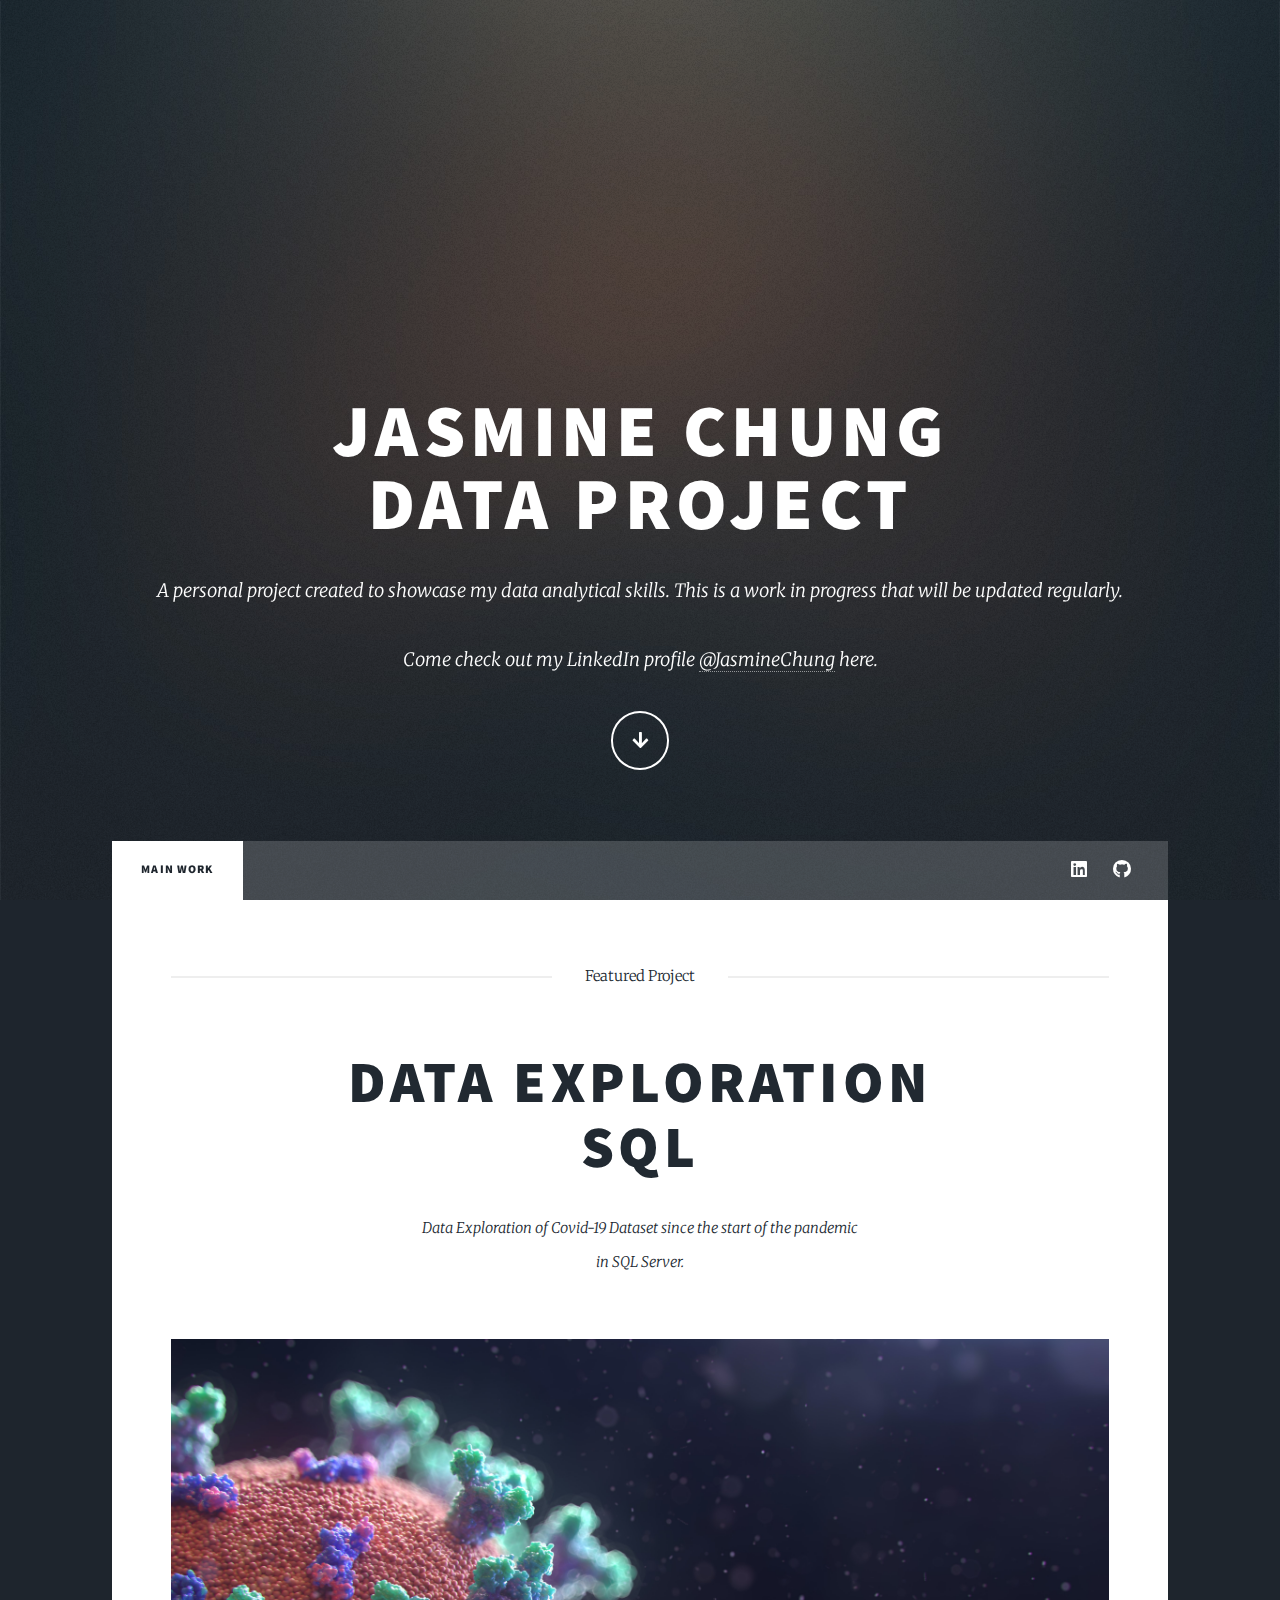
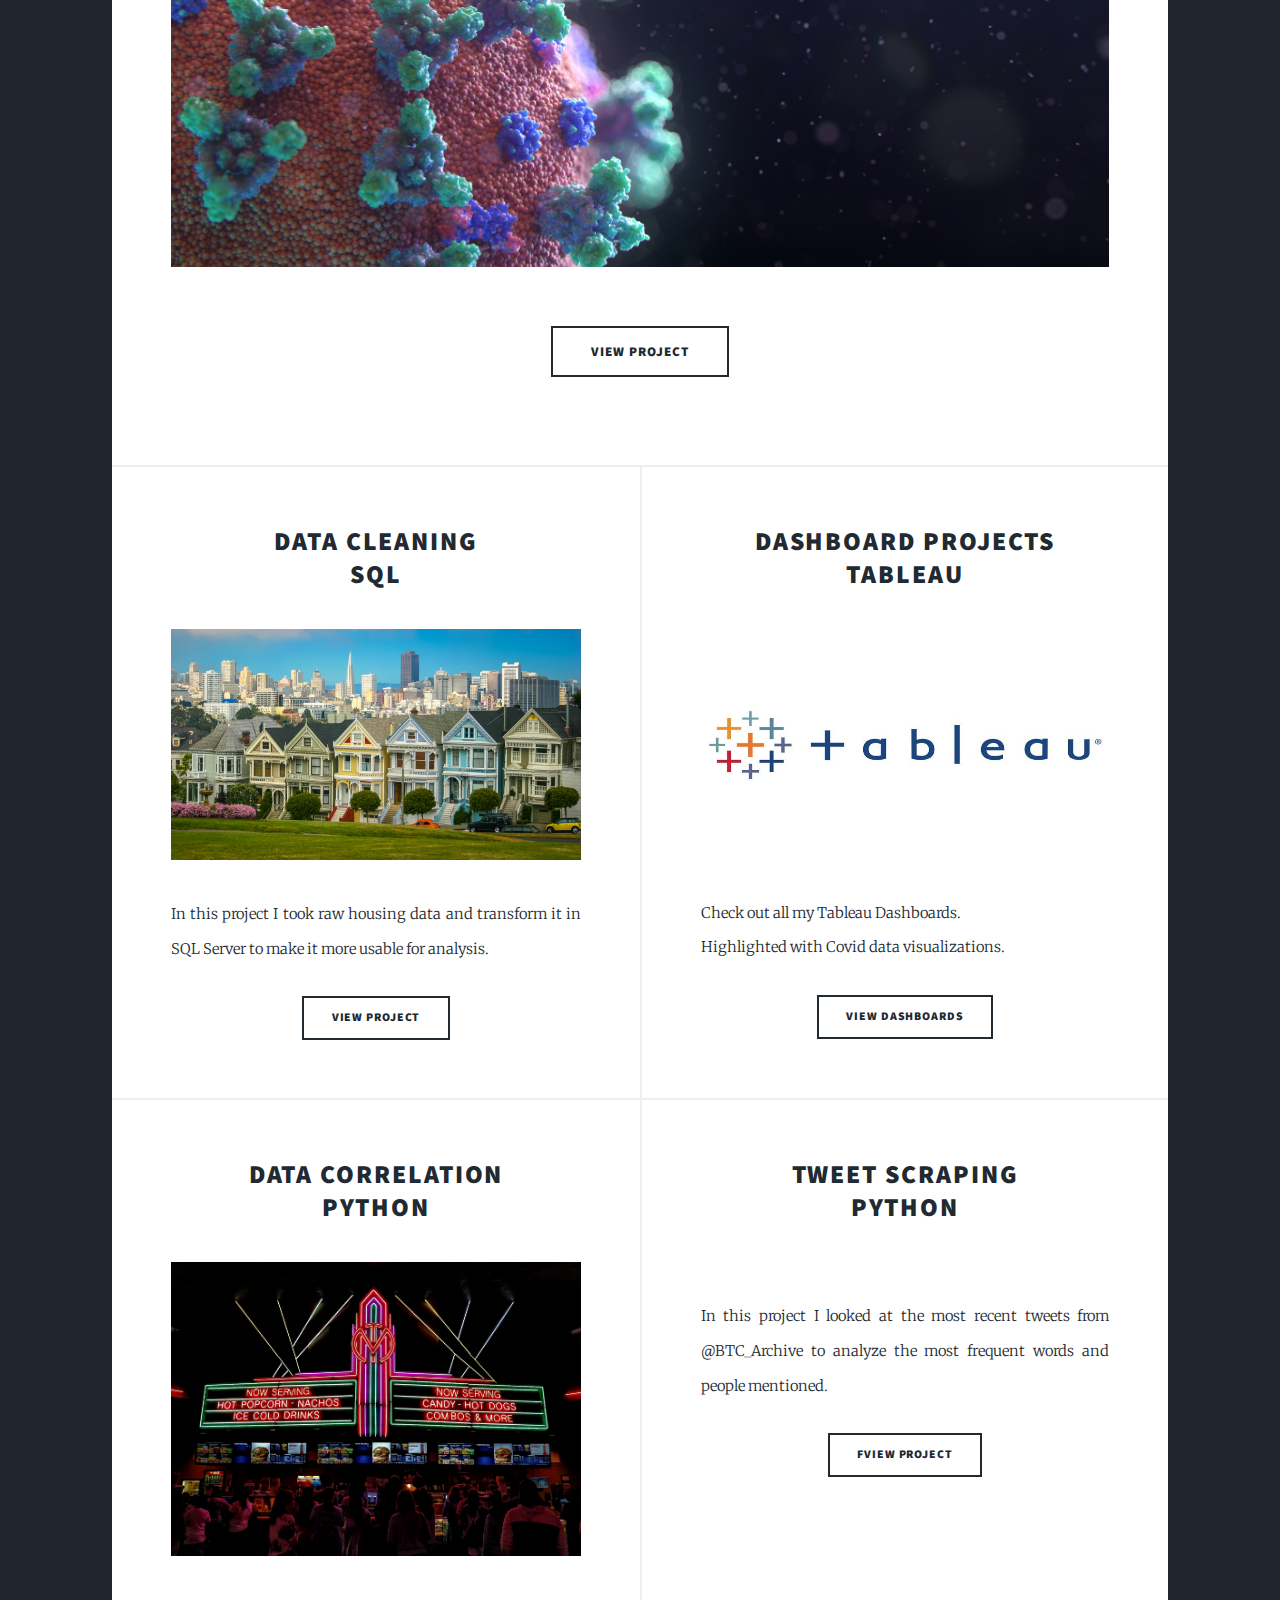
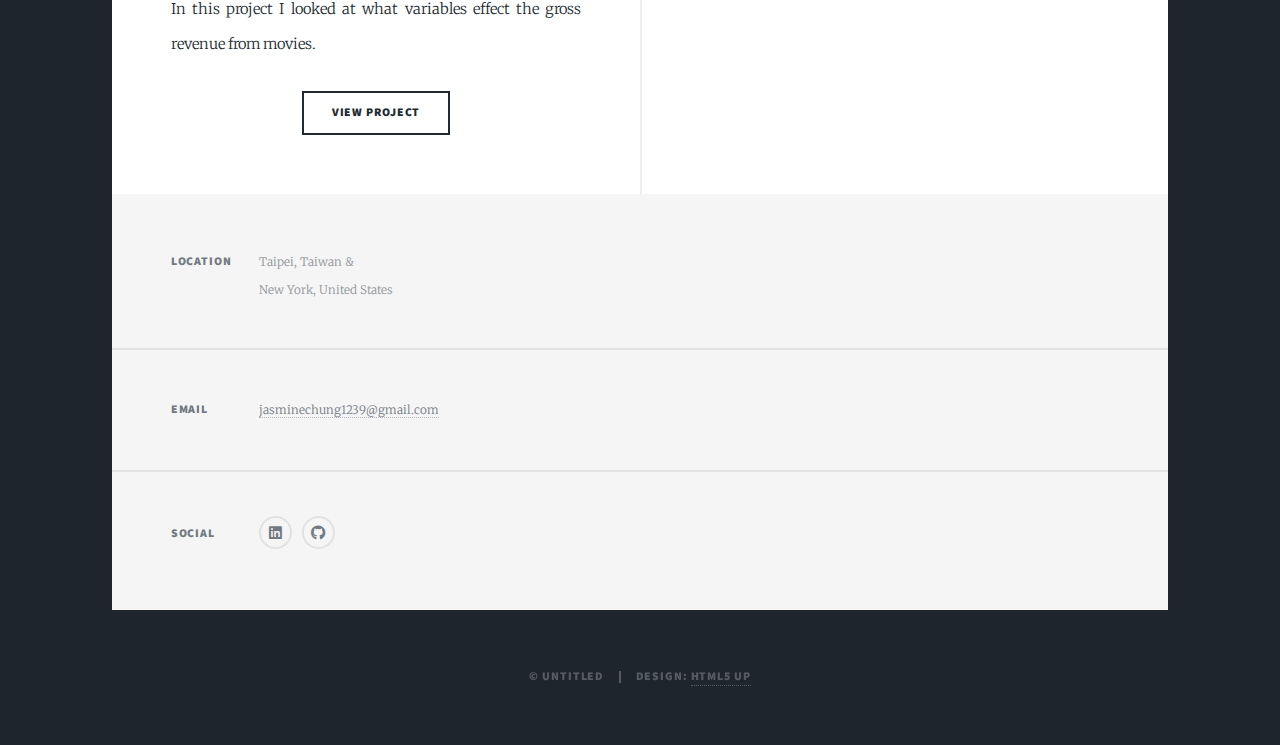
==== commit e4ee5802: "Update index.html" ====
--- a/index.html
+++ b/index.html
@@ -99,19 +99,17 @@
 										<li><a href="https://github.com/JasmineCCChung/AnalystPortfolioProjects/blob/main/Movie%20Correlation%20Project.ipynb" class="button">View Project</a></li>
 									</ul>
 								</article>
-								<!--
 								<article>
 									<header>
-										<h2><a href="#">Tempus sed<br />
-										nulla imperdiet</a></h2>
+										<h2><a href="https://github.com/JasmineCCChung/AnalystPortfolioProjects/blob/main/Tweet%20Scraping%20Project.ipynb">Tweet Scraping<br />
+										Python</a></h2>
 									</header>
-									<a href="#" class="image fit"><img src="images/pic05.jpg" alt="" /></a>
-									<p>Donec eget ex magna. Interdum et malesuada fames ac ante ipsum primis in faucibus. Pellentesque venenatis dolor imperdiet dolor mattis sagittis magna etiam.</p>
+									<a href="https://github.com/JasmineCCChung/AnalystPortfolioProjects/blob/main/Tweet%20Scraping%20Project.ipynb" class="image fit"><img src="twitter-logo-icon-vector-27990443.jpeg" alt="" /></a>
+									<p>In this project I looked at the most recent tweets from @BTC_Archive to analyze the most frequent words and people mentioned.</p>
 									<ul class="actions special">
-										<li><a href="#" class="button">Full Story</a></li>
+										<li><a href="https://github.com/JasmineCCChung/AnalystPortfolioProjects/blob/main/Tweet%20Scraping%20Project.ipynb" class="button">FView Project</a></li>
 									</ul>
 								</article>
-								-->
 							</section>
 
 					</div>
@@ -155,4 +153,4 @@
 			<script src="assets/js/main.js"></script>
 
 	</body>
-</html>+</html>
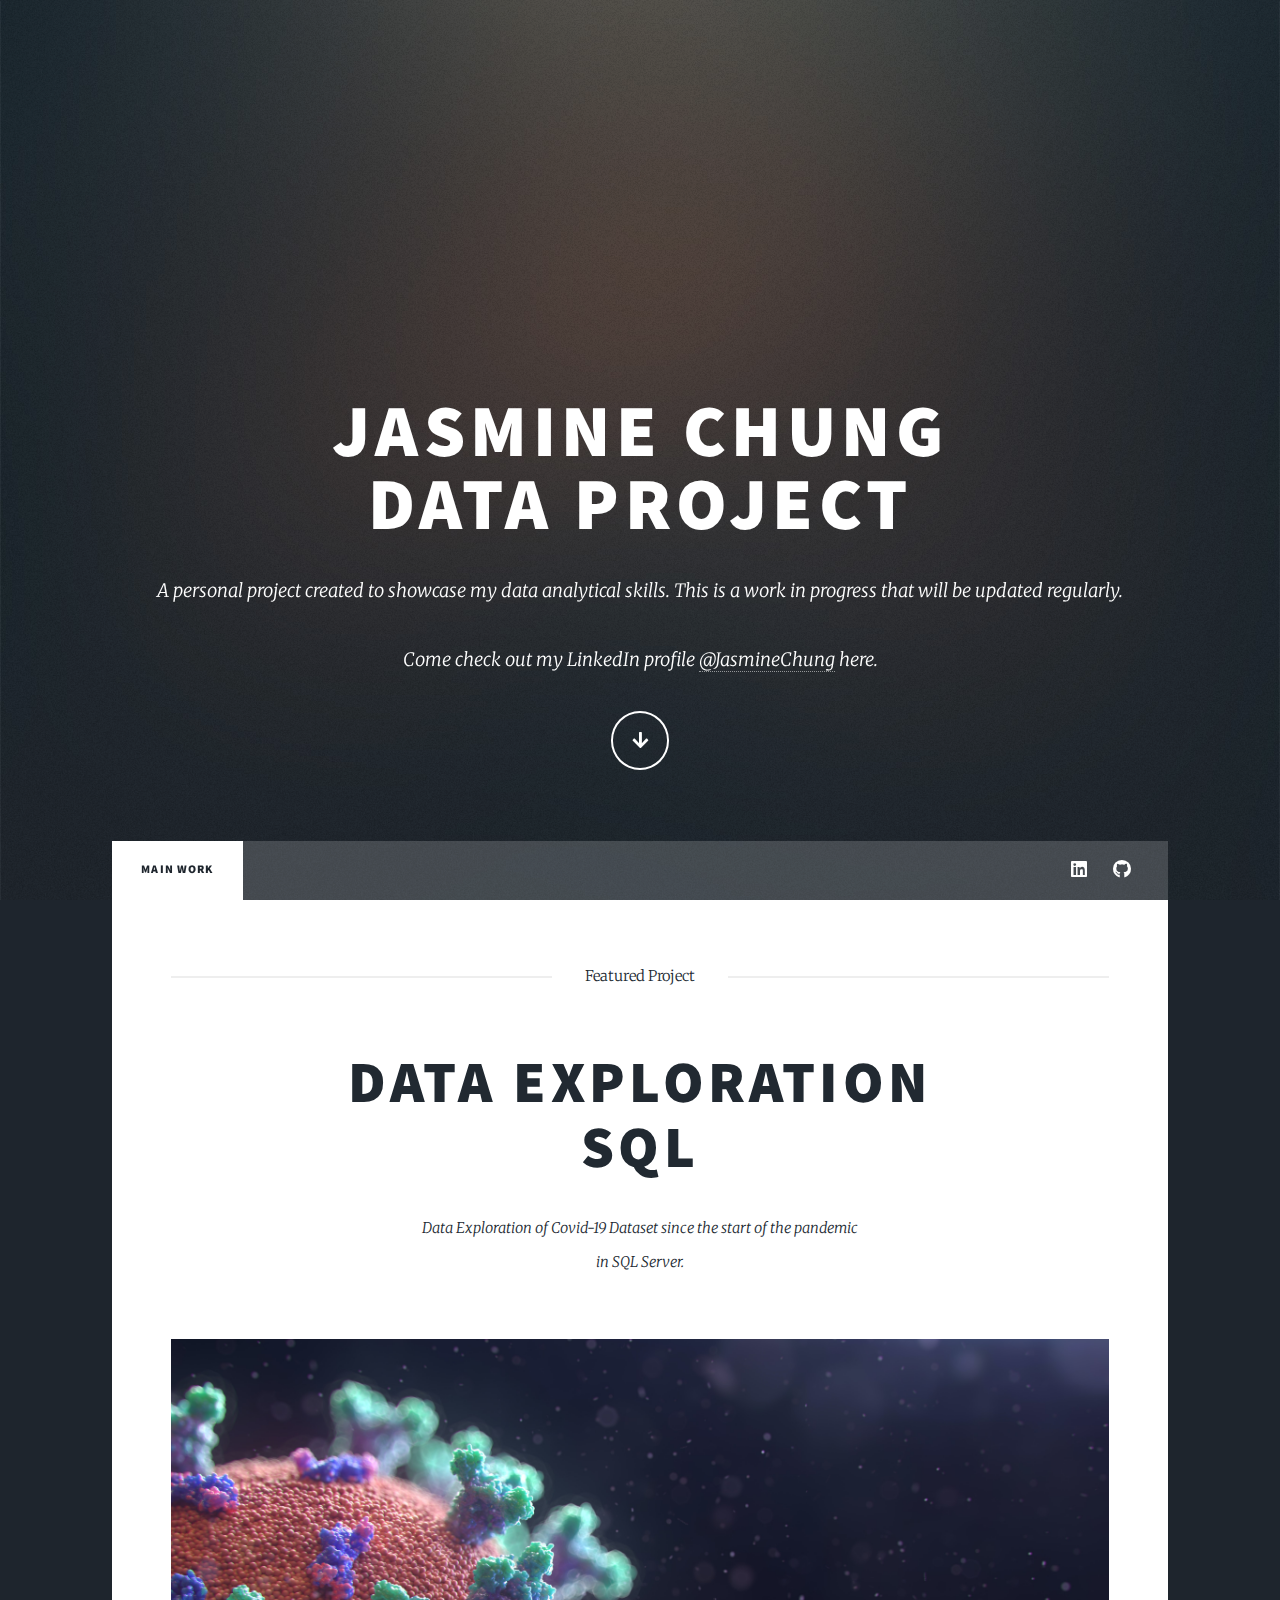
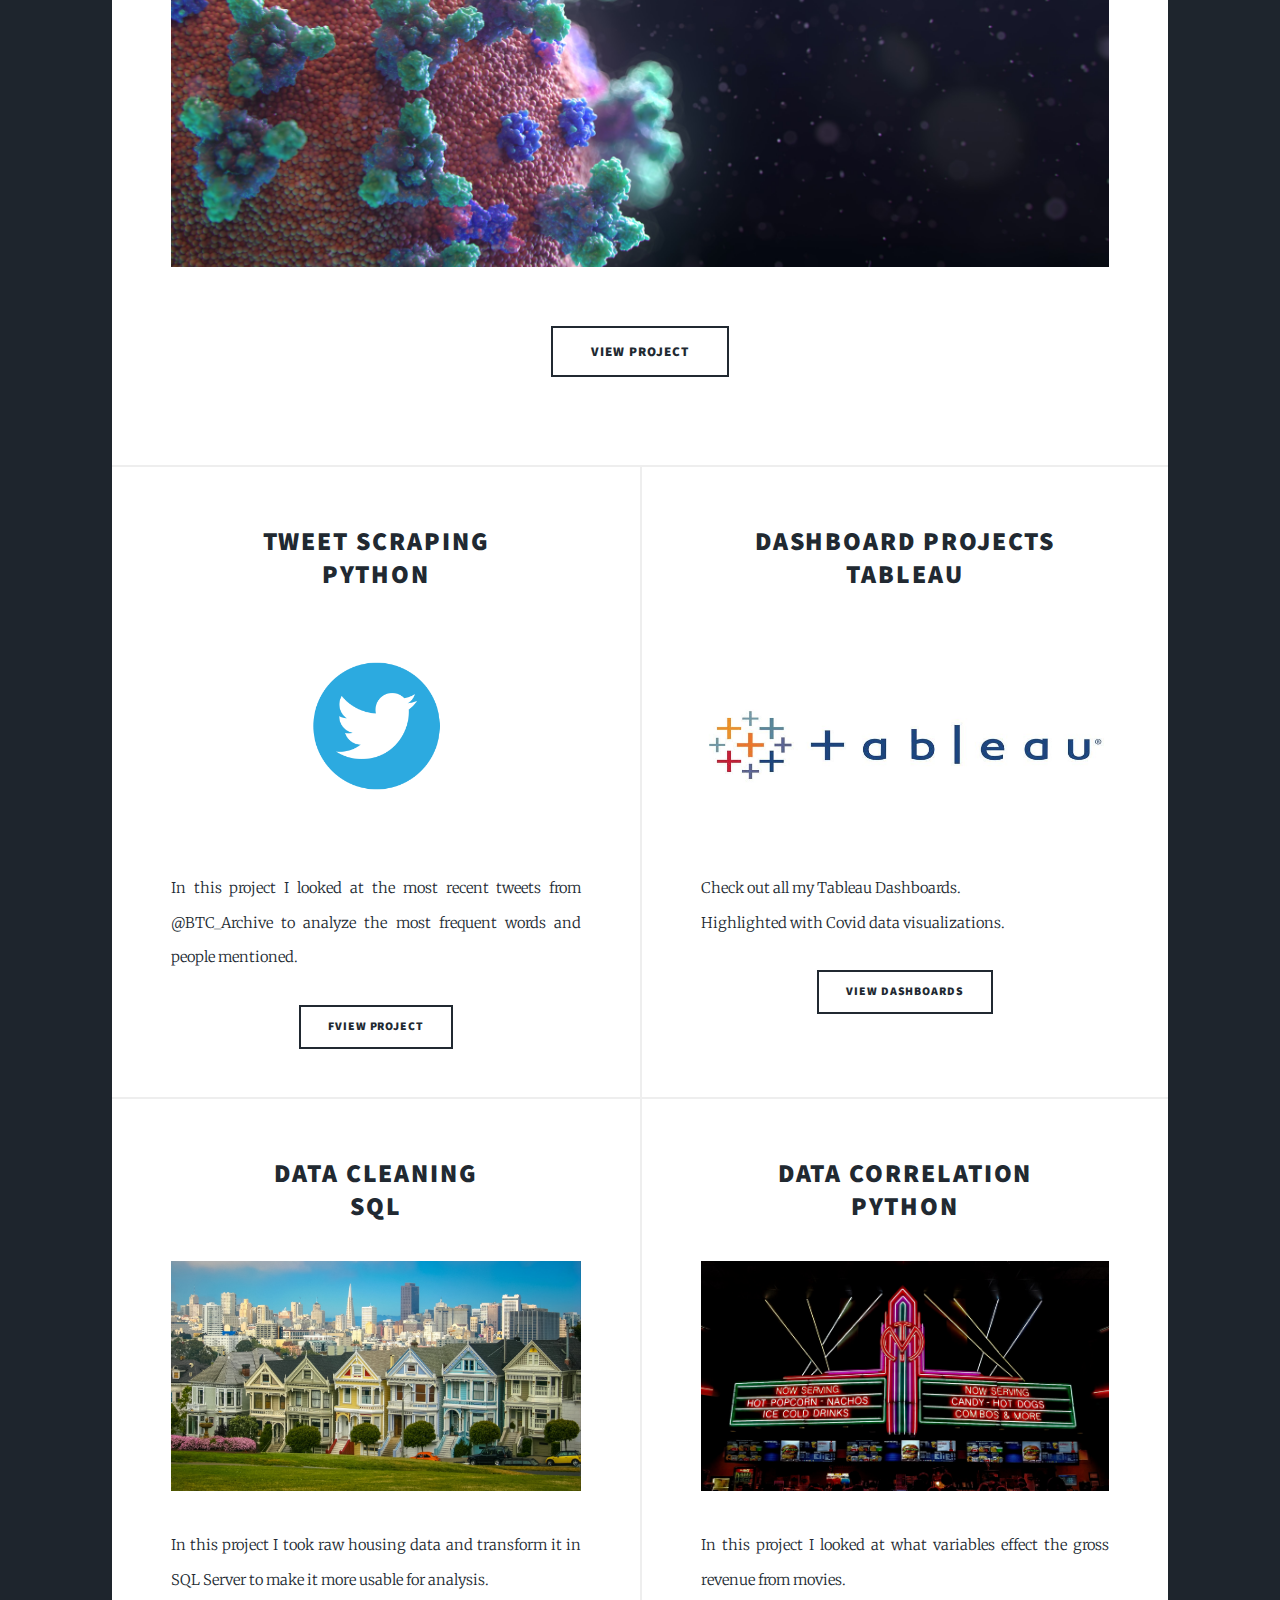
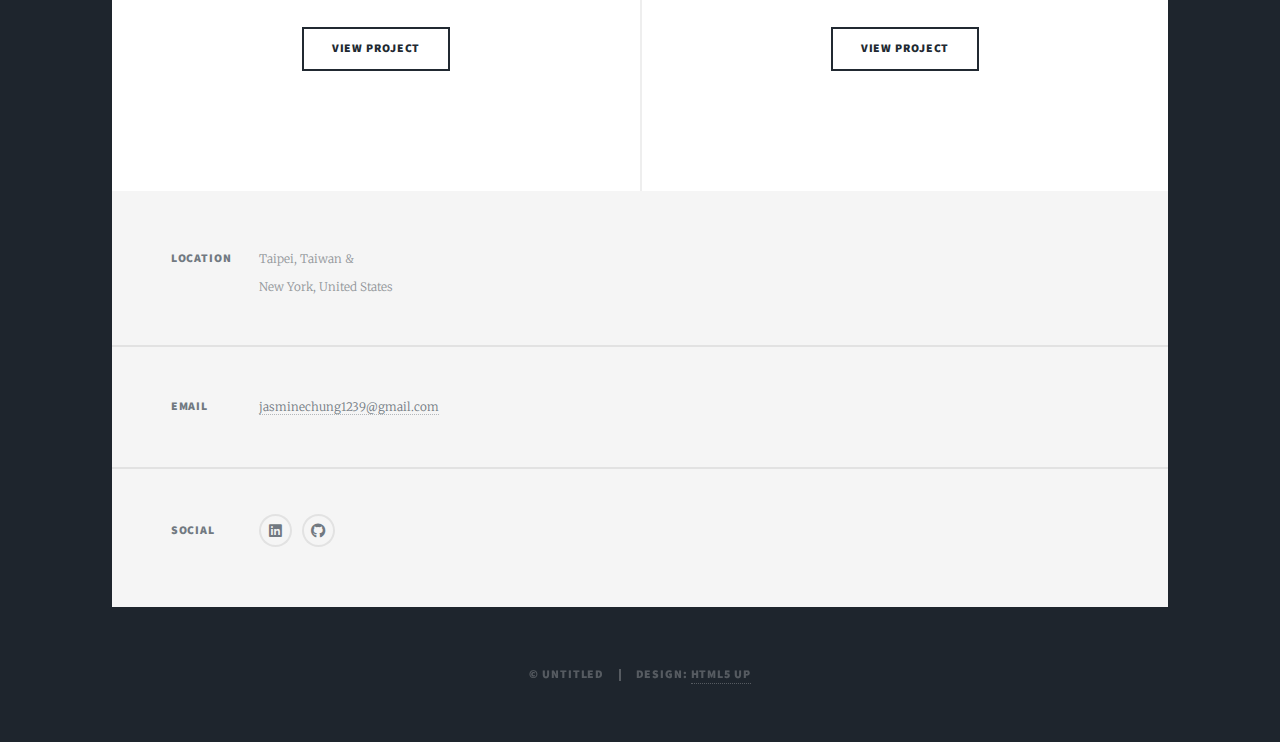
==== commit 084e5787: "Update index.html" ====
--- a/index.html
+++ b/index.html
@@ -67,13 +67,13 @@
 							<section class="posts">
 								<article>
 									<header>
-										<h2><a href="https://github.com/JasmineCCChung/AnalystPortfolioProjects/blob/main/Data%20Cleaning%20Portfolio%20Project%20scripts.sql">Data Cleaning<br />
-										SQL</a></h2>
+										<h2><a href="https://github.com/JasmineCCChung/AnalystPortfolioProjects/blob/main/Tweet%20Scraping%20Project.ipynb">Tweet Scraping<br />
+										Python</a></h2>
 									</header>
-									<a href="https://github.com/JasmineCCChung/AnalystPortfolioProjects/blob/main/Data%20Cleaning%20Portfolio%20Project%20scripts.sql" class="image fit"><img src="images/photoholgic-fn6x1TL290w-unsplash.jpg" alt="" /></a>
-									<p>In this project I took raw housing data and transform it in SQL Server to make it more usable for analysis.</p>
+									<a href="https://github.com/JasmineCCChung/AnalystPortfolioProjects/blob/main/Tweet%20Scraping%20Project.ipynb" class="image fit"><img src="images/twitterlogo.jpeg" alt="" /></a>
+									<p>In this project I looked at the most recent tweets from @BTC_Archive to analyze the most frequent words and people mentioned.</p>
 									<ul class="actions special">
-										<li><a href="https://github.com/JasmineCCChung/AnalystPortfolioProjects/blob/main/Data%20Cleaning%20Portfolio%20Project%20scripts.sql" class="button">View Project</a></li>
+										<li><a href="https://github.com/JasmineCCChung/AnalystPortfolioProjects/blob/main/Tweet%20Scraping%20Project.ipynb" class="button">FView Project</a></li>
 									</ul>
 								</article>
 								<article>
@@ -90,6 +90,17 @@
 								</article>
 								<article>
 									<header>
+										<h2><a href="https://github.com/JasmineCCChung/AnalystPortfolioProjects/blob/main/Data%20Cleaning%20Portfolio%20Project%20scripts.sql">Data Cleaning<br />
+										SQL</a></h2>
+									</header>
+									<a href="https://github.com/JasmineCCChung/AnalystPortfolioProjects/blob/main/Data%20Cleaning%20Portfolio%20Project%20scripts.sql" class="image fit"><img src="images/photoholgic-fn6x1TL290w-unsplash.jpg" alt="" /></a>
+									<p>In this project I took raw housing data and transform it in SQL Server to make it more usable for analysis.</p>
+									<ul class="actions special">
+										<li><a href="https://github.com/JasmineCCChung/AnalystPortfolioProjects/blob/main/Data%20Cleaning%20Portfolio%20Project%20scripts.sql" class="button">View Project</a></li>
+									</ul>
+								</article>
+								<article>
+									<header>
 										<h2><a href="https://github.com/JasmineCCChung/AnalystPortfolioProjects/blob/main/Movie%20Correlation%20Project.ipynb">Data Correlation<br />
 										Python</a></h2>
 									</header>
@@ -97,17 +108,6 @@
 									<p>In this project I looked at what variables effect the gross revenue from movies.</p>
 									<ul class="actions special">
 										<li><a href="https://github.com/JasmineCCChung/AnalystPortfolioProjects/blob/main/Movie%20Correlation%20Project.ipynb" class="button">View Project</a></li>
-									</ul>
-								</article>
-								<article>
-									<header>
-										<h2><a href="https://github.com/JasmineCCChung/AnalystPortfolioProjects/blob/main/Tweet%20Scraping%20Project.ipynb">Tweet Scraping<br />
-										Python</a></h2>
-									</header>
-									<a href="https://github.com/JasmineCCChung/AnalystPortfolioProjects/blob/main/Tweet%20Scraping%20Project.ipynb" class="image fit"><img src="twitter-logo-icon-vector-27990443.jpeg" alt="" /></a>
-									<p>In this project I looked at the most recent tweets from @BTC_Archive to analyze the most frequent words and people mentioned.</p>
-									<ul class="actions special">
-										<li><a href="https://github.com/JasmineCCChung/AnalystPortfolioProjects/blob/main/Tweet%20Scraping%20Project.ipynb" class="button">FView Project</a></li>
 									</ul>
 								</article>
 							</section>
--- a/assets/css/main.css
+++ b/assets/css/main.css
@@ -1,10 +1,10 @@
 @import url(fontawesome-all.min.css);
 @import url("https://fonts.googleapis.com/css?family=Merriweather:300,700,300italic,700italic|Source+Sans+Pro:900");
 
-/*
-	Massively by HTML5 UP
-	html5up.net | @ajlkn
-	Free for personal and commercial use under the CCA 3.0 license (html5up.net/license)
+/*
+	Massively by HTML5 UP
+	html5up.net | @ajlkn
+	Free for personal and commercial use under the CCA 3.0 license (html5up.net/license)
 */
 
 html, body, div, span, applet, object,
@@ -2622,6 +2622,7 @@
 			display: block;
 			margin: 2.5rem 0;
 			width: 100%;
+			height: 40%
 		}
 
 			.image.fit:first-child {
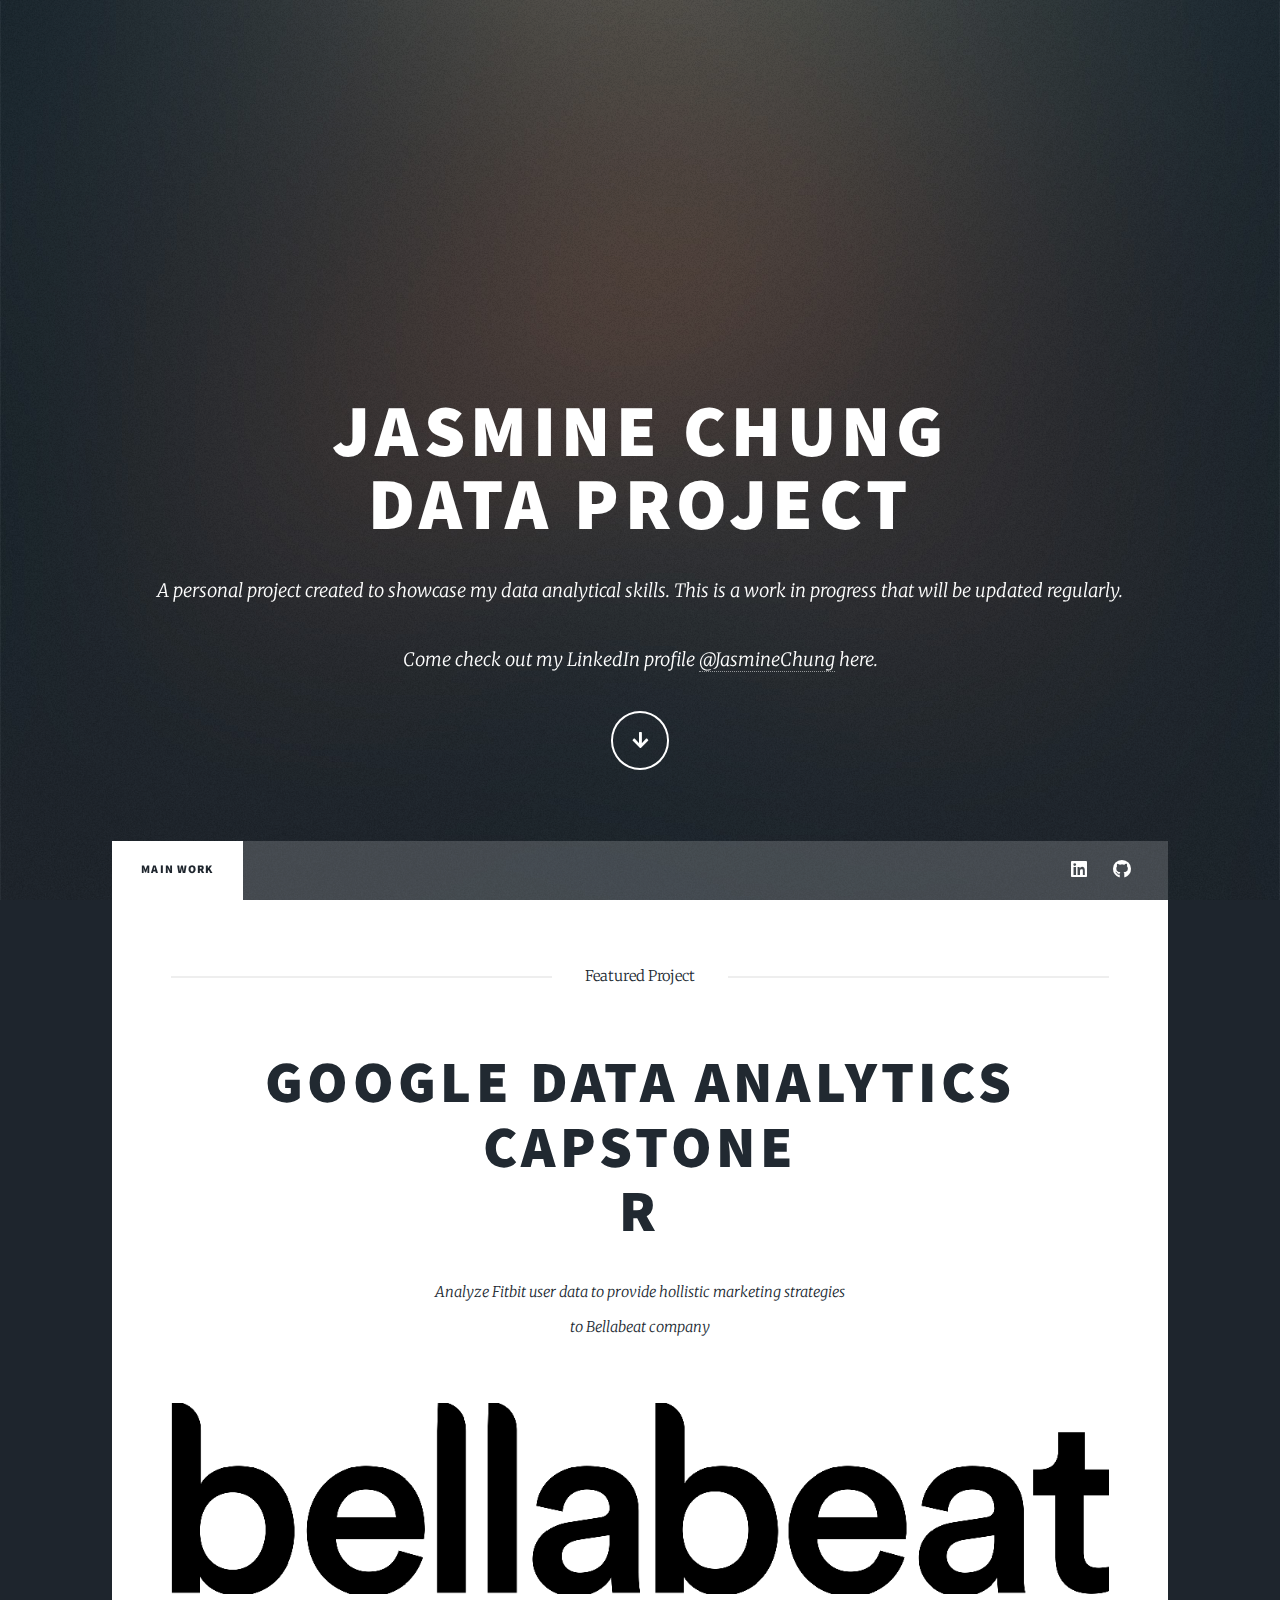
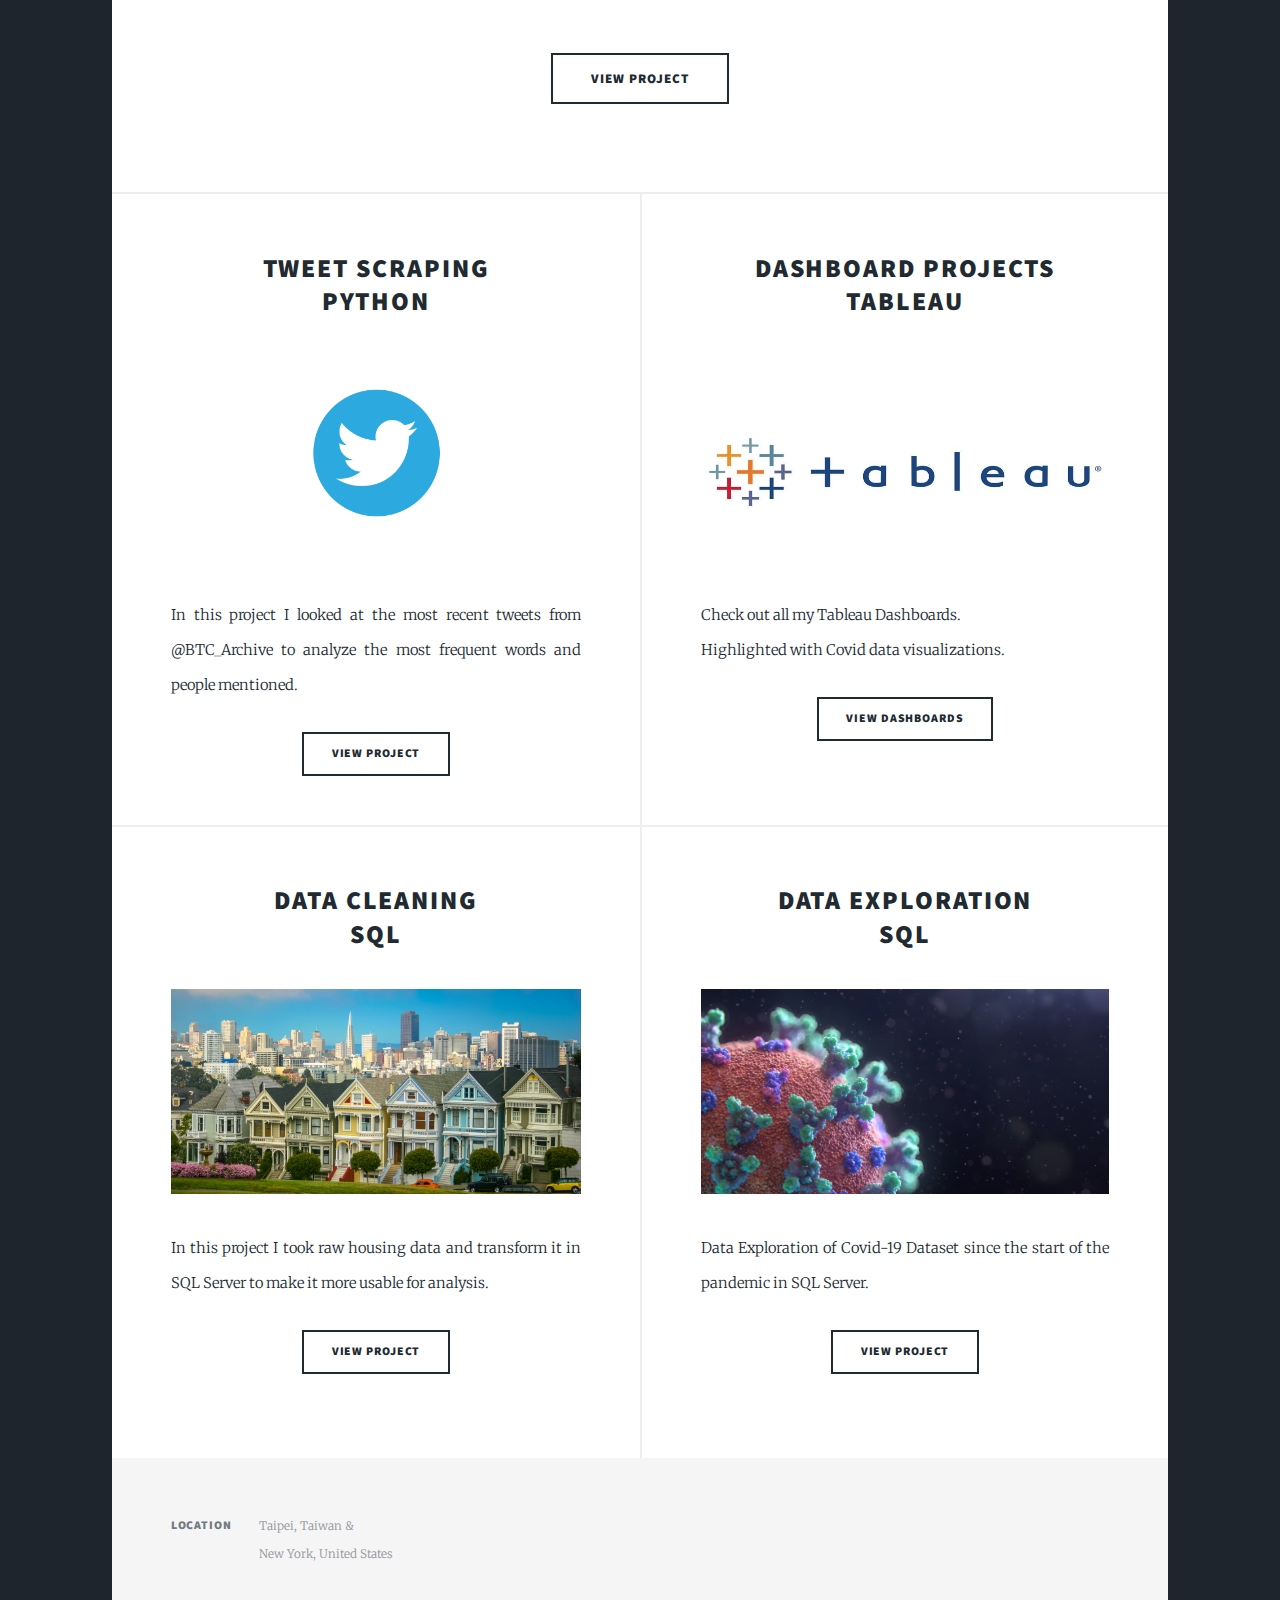
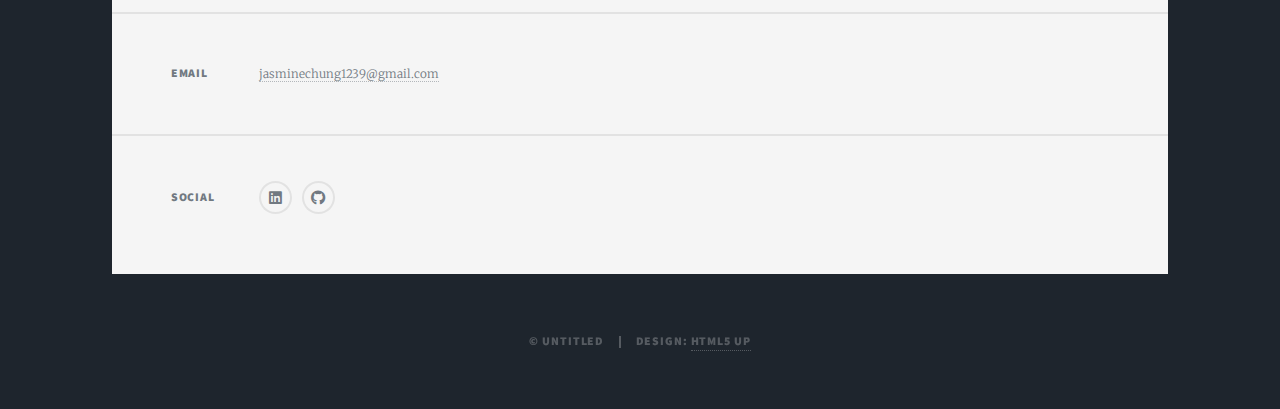
==== commit be012d35: "Update index.html" ====
--- a/index.html
+++ b/index.html
@@ -52,14 +52,14 @@
 							<article class="post featured">
 								<header class="major">
 									<span class="date">Featured Project</span>
-									<h2><a href="https://github.com/JasmineCCChung/AnalystPortfolioProjects/blob/main/Covid%20Portfolio%20Project%20scripts.sql">Data Exploration<br />
-									SQL</a></h2>
-									<p>Data Exploration of Covid-19 Dataset since the start of the pandemic<br />
-									in SQL Server.</p>
+									<h2><a href="https://github.com/JasmineCCChung/AnalystPortfolioProjects/blob/main/Covid%20Portfolio%20Project%20scripts.sql">Google Data Analytics Capstone<br />
+									R</a></h2>
+									<p>Analyze Fitbit user data to provide hollistic marketing strategies<br />
+									to Bellabeat company</p>
 								</header>
-								<a href="https://github.com/JasmineCCChung/AnalystPortfolioProjects/blob/main/Covid%20Portfolio%20Project%20scripts.sql" class="image main"><img src="images/fusion-medical-animation-EAgGqOiDDMg-unsplash.jpg" alt="" /></a>
+								<a href="https://github.com/JasmineCCChung/GoogleDataAnalyticsCapstone/blob/main/GDACapstone_JasmineC.Rmd" class="image main"><img src="images/bb-logo-full.png" alt="" /></a>
 								<ul class="actions special">
-									<li><a href="https://github.com/JasmineCCChung/AnalystPortfolioProjects/blob/main/Covid%20Portfolio%20Project%20scripts.sql" class="button large">View Project</a></li>
+									<li><a href="https://github.com/JasmineCCChung/GoogleDataAnalyticsCapstone/blob/main/GDACapstone_JasmineC.Rmd" class="button large">View Project</a></li>
 								</ul>
 							</article>
 
@@ -73,7 +73,7 @@
 									<a href="https://github.com/JasmineCCChung/AnalystPortfolioProjects/blob/main/Tweet%20Scraping%20Project.ipynb" class="image fit"><img src="images/twitterlogo.jpeg" alt="" /></a>
 									<p>In this project I looked at the most recent tweets from @BTC_Archive to analyze the most frequent words and people mentioned.</p>
 									<ul class="actions special">
-										<li><a href="https://github.com/JasmineCCChung/AnalystPortfolioProjects/blob/main/Tweet%20Scraping%20Project.ipynb" class="button">FView Project</a></li>
+										<li><a href="https://github.com/JasmineCCChung/AnalystPortfolioProjects/blob/main/Tweet%20Scraping%20Project.ipynb" class="button">View Project</a></li>
 									</ul>
 								</article>
 								<article>
@@ -101,13 +101,13 @@
 								</article>
 								<article>
 									<header>
-										<h2><a href="https://github.com/JasmineCCChung/AnalystPortfolioProjects/blob/main/Movie%20Correlation%20Project.ipynb">Data Correlation<br />
-										Python</a></h2>
+										<h2><a href="https://github.com/JasmineCCChung/AnalystPortfolioProjects/blob/main/Movie%20Correlation%20Project.ipynb">Data Exploration<br />
+										SQL</a></h2>
 									</header>
-									<a href="https://github.com/JasmineCCChung/AnalystPortfolioProjects/blob/main/Movie%20Correlation%20Project.ipynb" class="image fit"><img src="images/sparks-reliance-nLl5sJnElxY-unsplash.jpg" alt="" /></a>
-									<p>In this project I looked at what variables effect the gross revenue from movies.</p>
+									<a href="https://github.com/JasmineCCChung/AnalystPortfolioProjects/blob/main/Covid%20Portfolio%20Project%20scripts.sql" class="image fit"><img src="images/fusion-medical-animation-EAgGqOiDDMg-unsplash.jpg" alt="" /></a>
+									<p>Data Exploration of Covid-19 Dataset since the start of the pandemic in SQL Server.</p>
 									<ul class="actions special">
-										<li><a href="https://github.com/JasmineCCChung/AnalystPortfolioProjects/blob/main/Movie%20Correlation%20Project.ipynb" class="button">View Project</a></li>
+										<li><a href="https://github.com/JasmineCCChung/AnalystPortfolioProjects/blob/main/Covid%20Portfolio%20Project%20scripts.sql" class="button">View Project</a></li>
 									</ul>
 								</article>
 							</section>
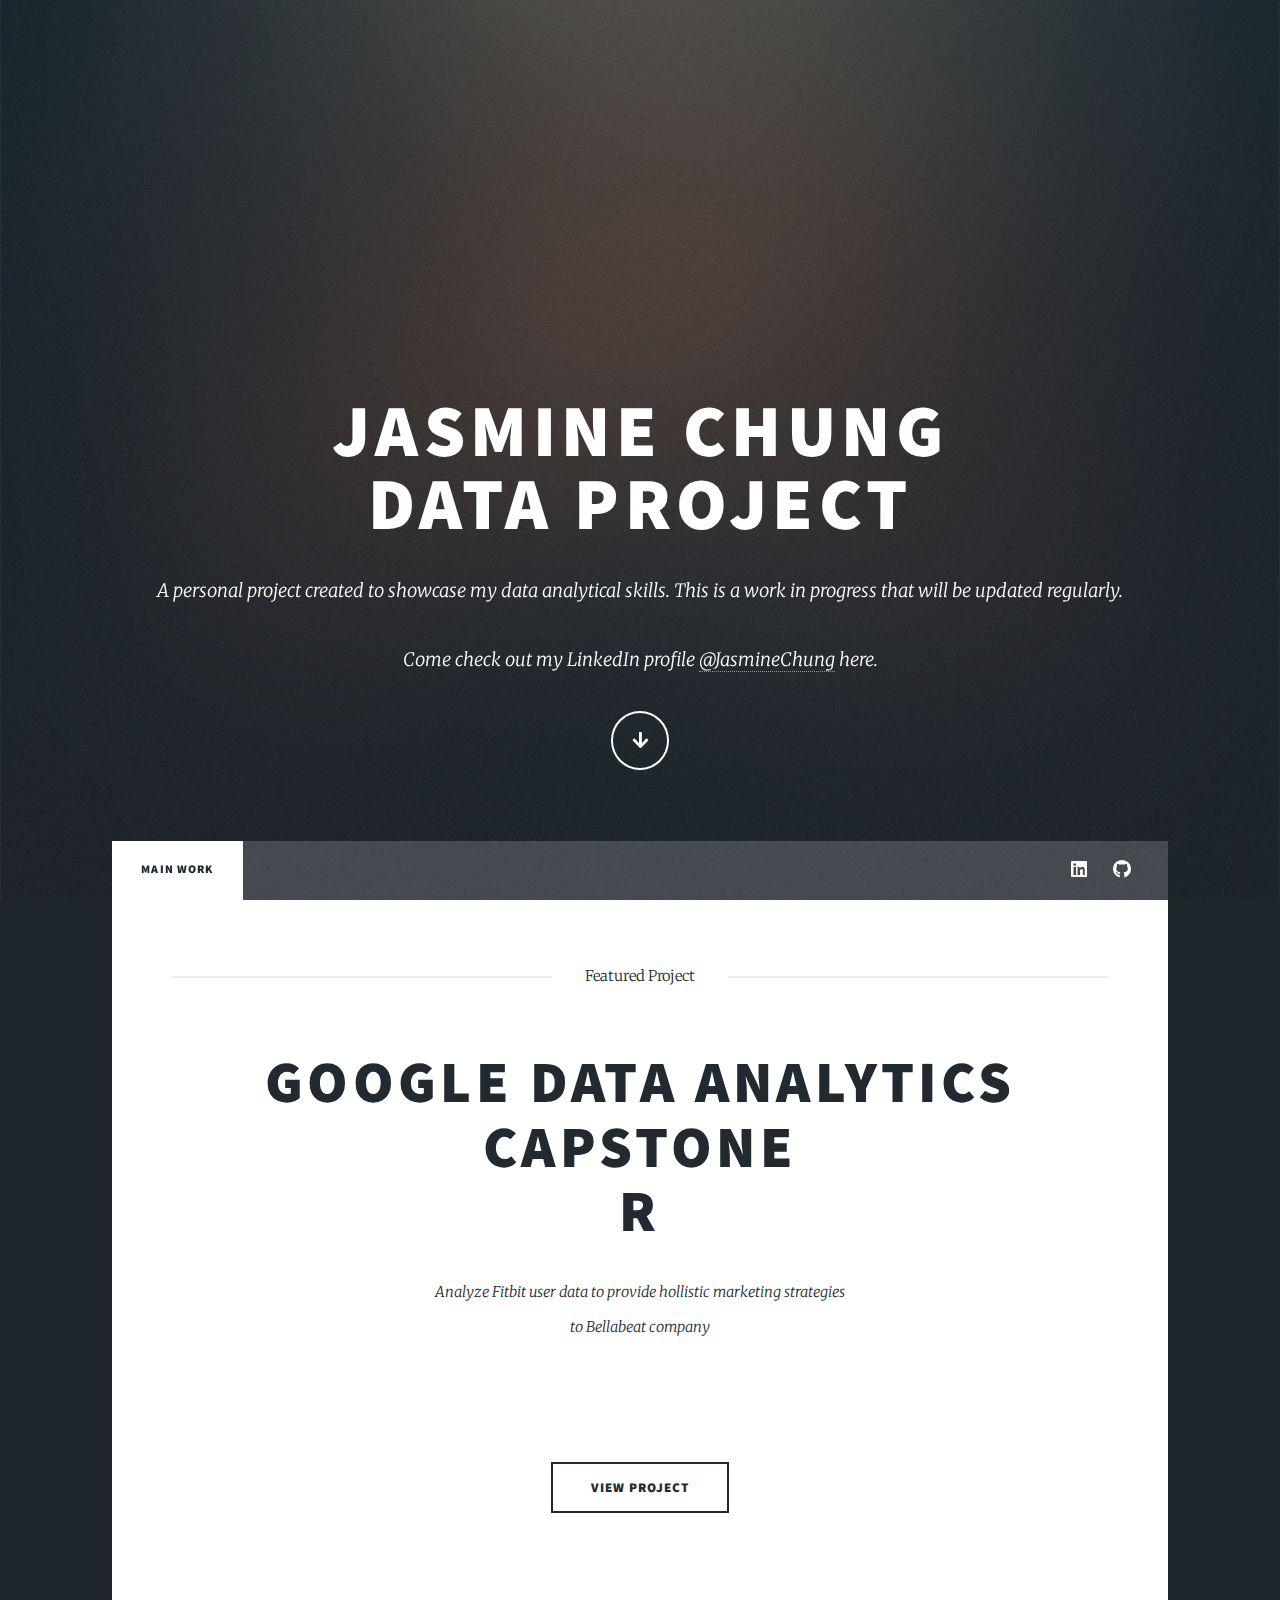
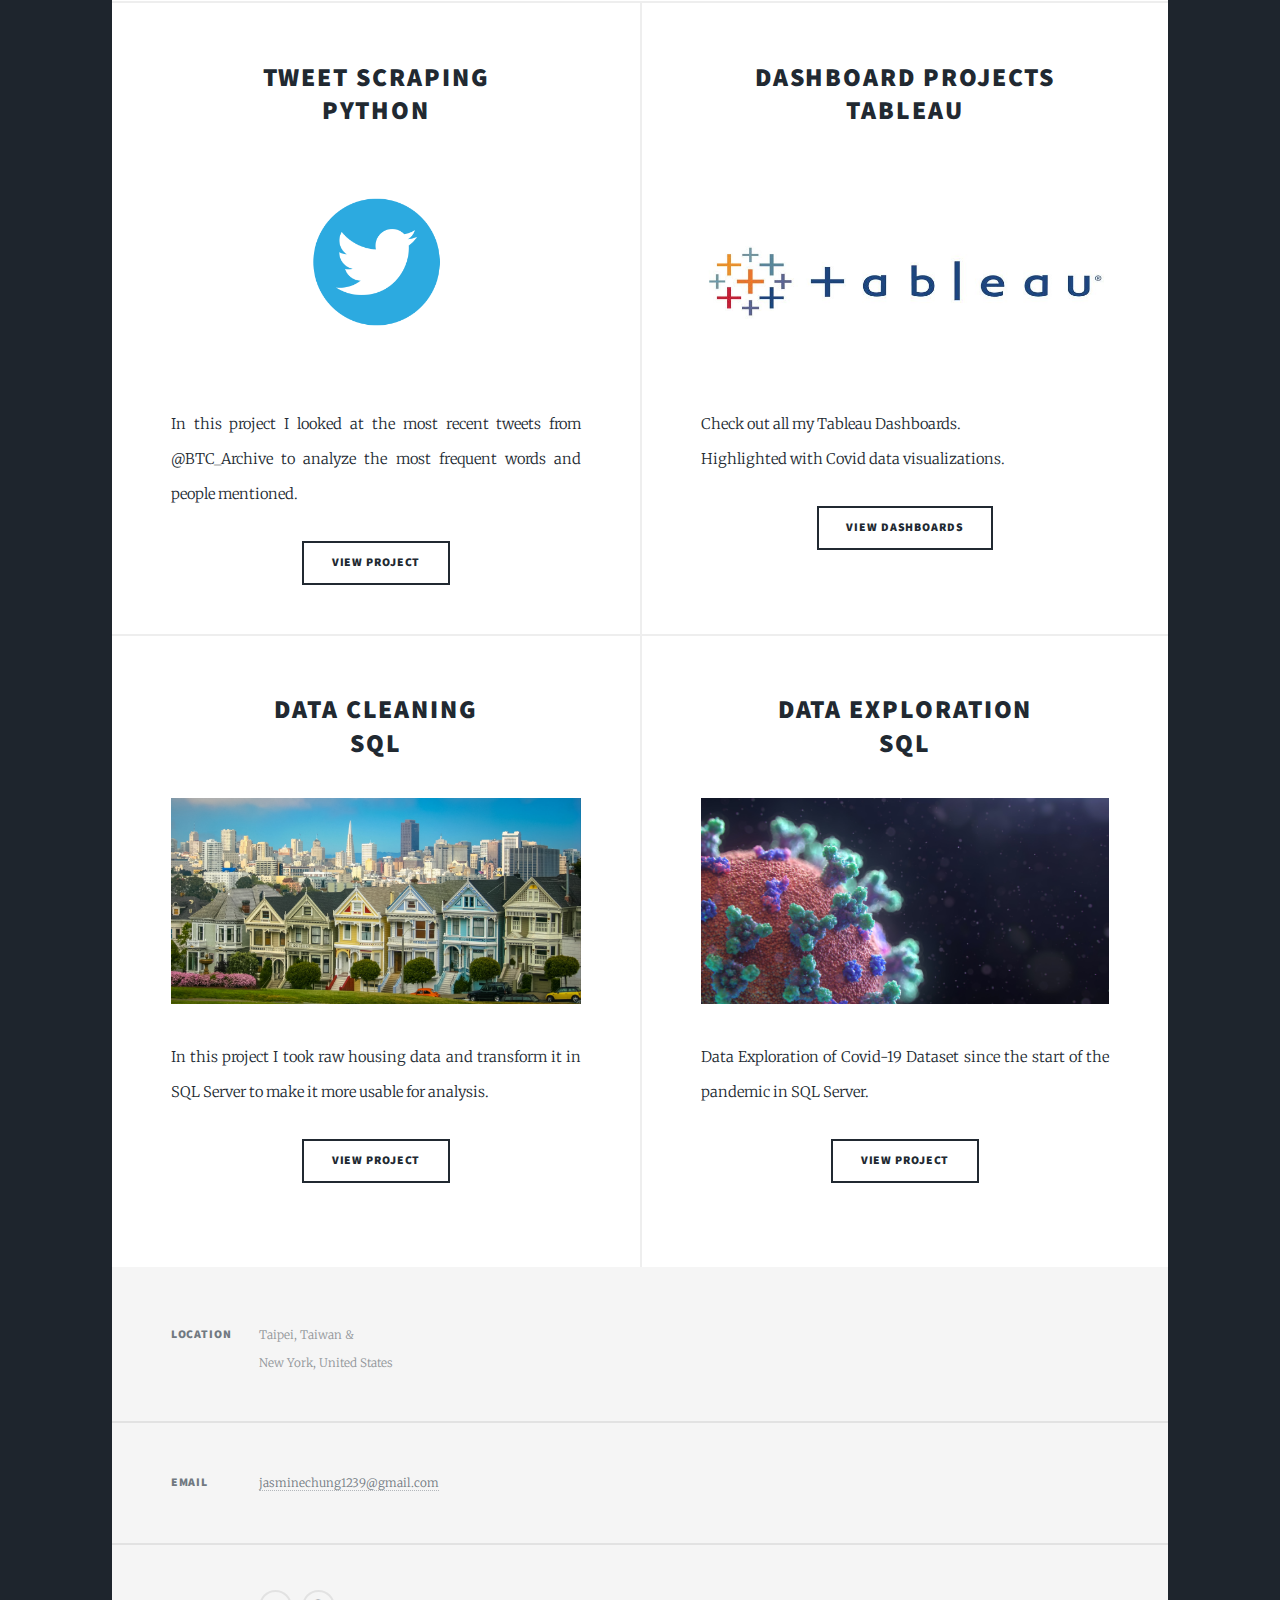
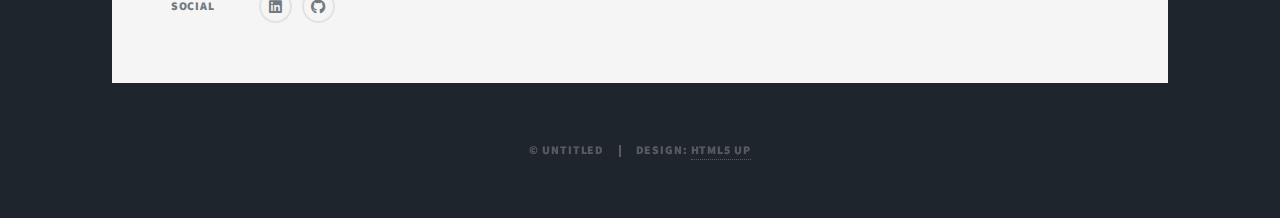
==== commit a0595b46: "Update index.html" ====
--- a/index.html
+++ b/index.html
@@ -52,14 +52,14 @@
 							<article class="post featured">
 								<header class="major">
 									<span class="date">Featured Project</span>
-									<h2><a href="https://github.com/JasmineCCChung/AnalystPortfolioProjects/blob/main/Covid%20Portfolio%20Project%20scripts.sql">Google Data Analytics Capstone<br />
+									<h2><a href="https://jasmineccchung.github.io/GoogleDataAnalyticsCapstone/">Google Data Analytics Capstone<br />
 									R</a></h2>
 									<p>Analyze Fitbit user data to provide hollistic marketing strategies<br />
 									to Bellabeat company</p>
 								</header>
-								<a href="https://github.com/JasmineCCChung/GoogleDataAnalyticsCapstone/blob/main/GDACapstone_JasmineC.Rmd" class="image main"><img src="images/bb-logo-full.png" alt="" /></a>
+								<a href="https://jasmineccchung.github.io/GoogleDataAnalyticsCapstone/" class="image main"><img src="images/bb-logo-full-2.png" alt="" /></a>
 								<ul class="actions special">
-									<li><a href="https://github.com/JasmineCCChung/GoogleDataAnalyticsCapstone/blob/main/GDACapstone_JasmineC.Rmd" class="button large">View Project</a></li>
+									<li><a href="https://jasmineccchung.github.io/GoogleDataAnalyticsCapstone/" class="button large">View Project</a></li>
 								</ul>
 							</article>
 
@@ -101,7 +101,7 @@
 								</article>
 								<article>
 									<header>
-										<h2><a href="https://github.com/JasmineCCChung/AnalystPortfolioProjects/blob/main/Movie%20Correlation%20Project.ipynb">Data Exploration<br />
+										<h2><a href="https://github.com/JasmineCCChung/AnalystPortfolioProjects/blob/main/Covid%20Portfolio%20Project%20scripts.sql">Data Exploration<br />
 										SQL</a></h2>
 									</header>
 									<a href="https://github.com/JasmineCCChung/AnalystPortfolioProjects/blob/main/Covid%20Portfolio%20Project%20scripts.sql" class="image fit"><img src="images/fusion-medical-animation-EAgGqOiDDMg-unsplash.jpg" alt="" /></a>
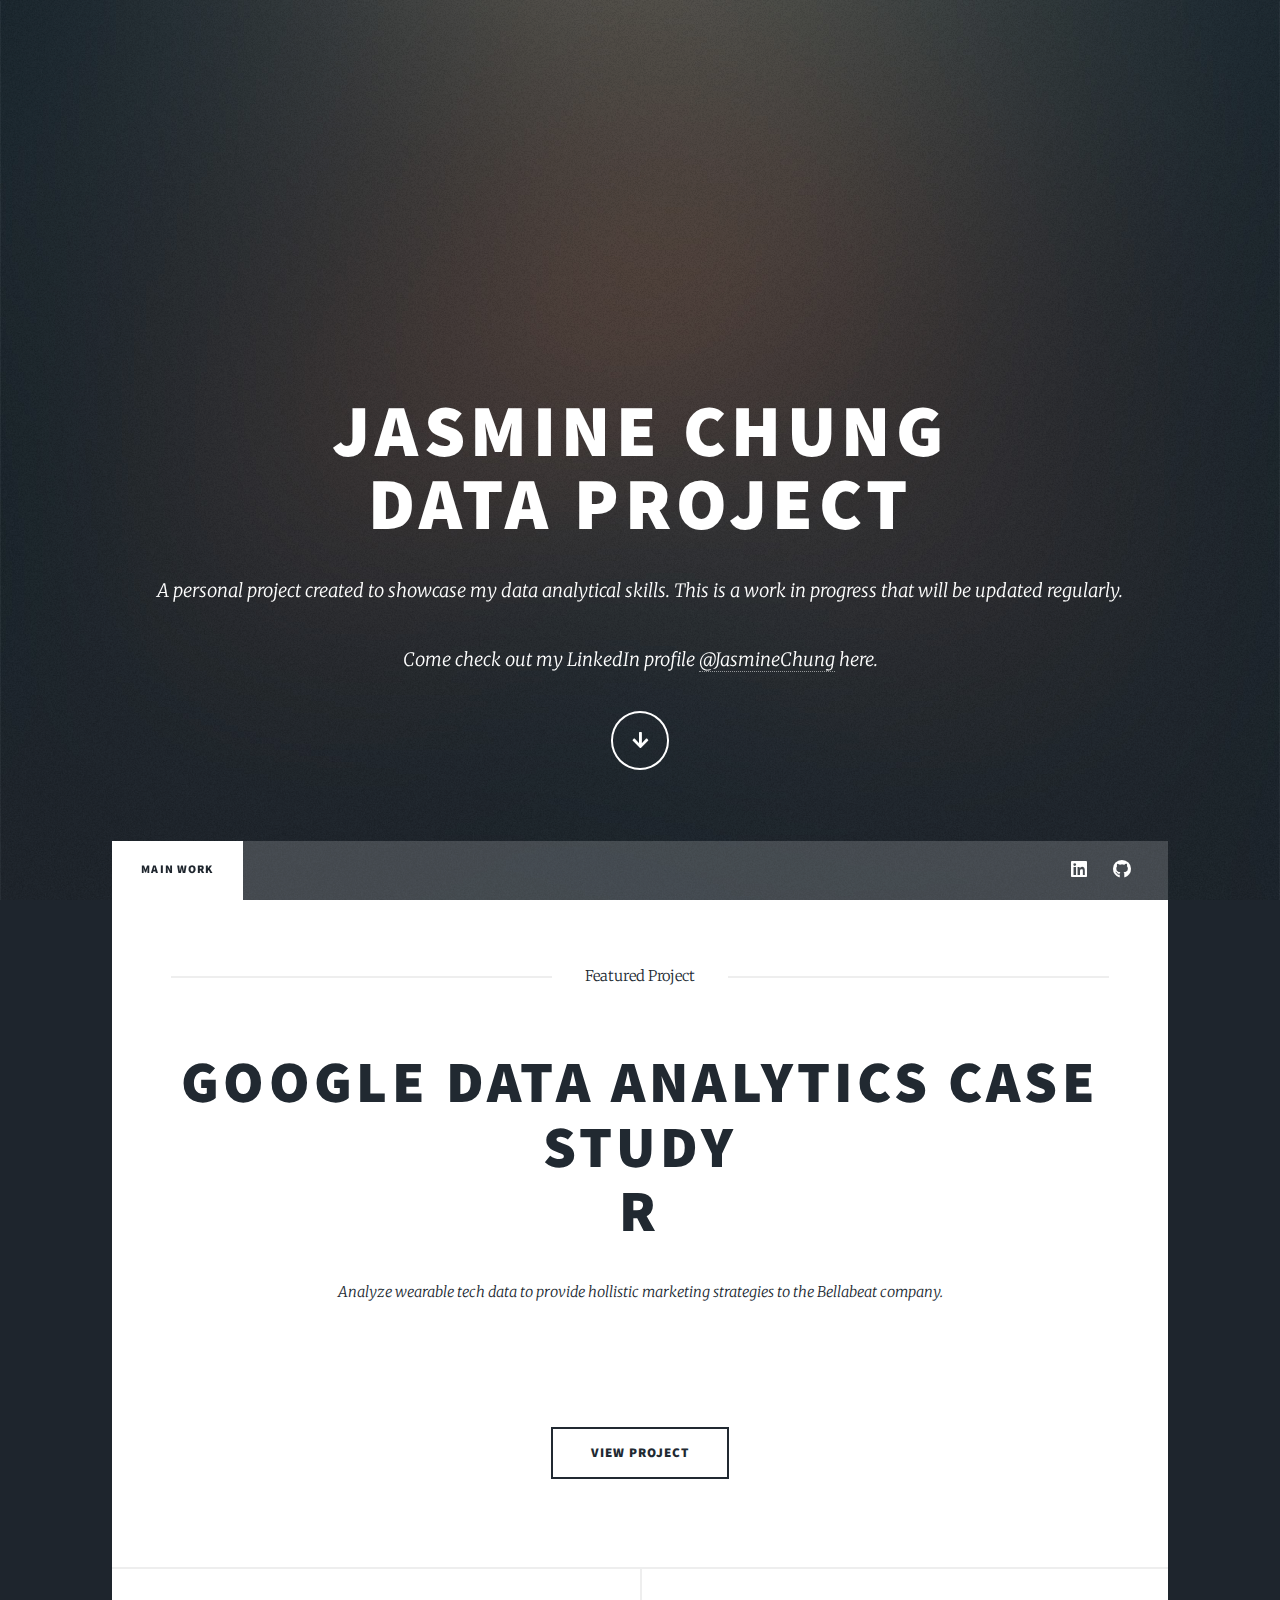
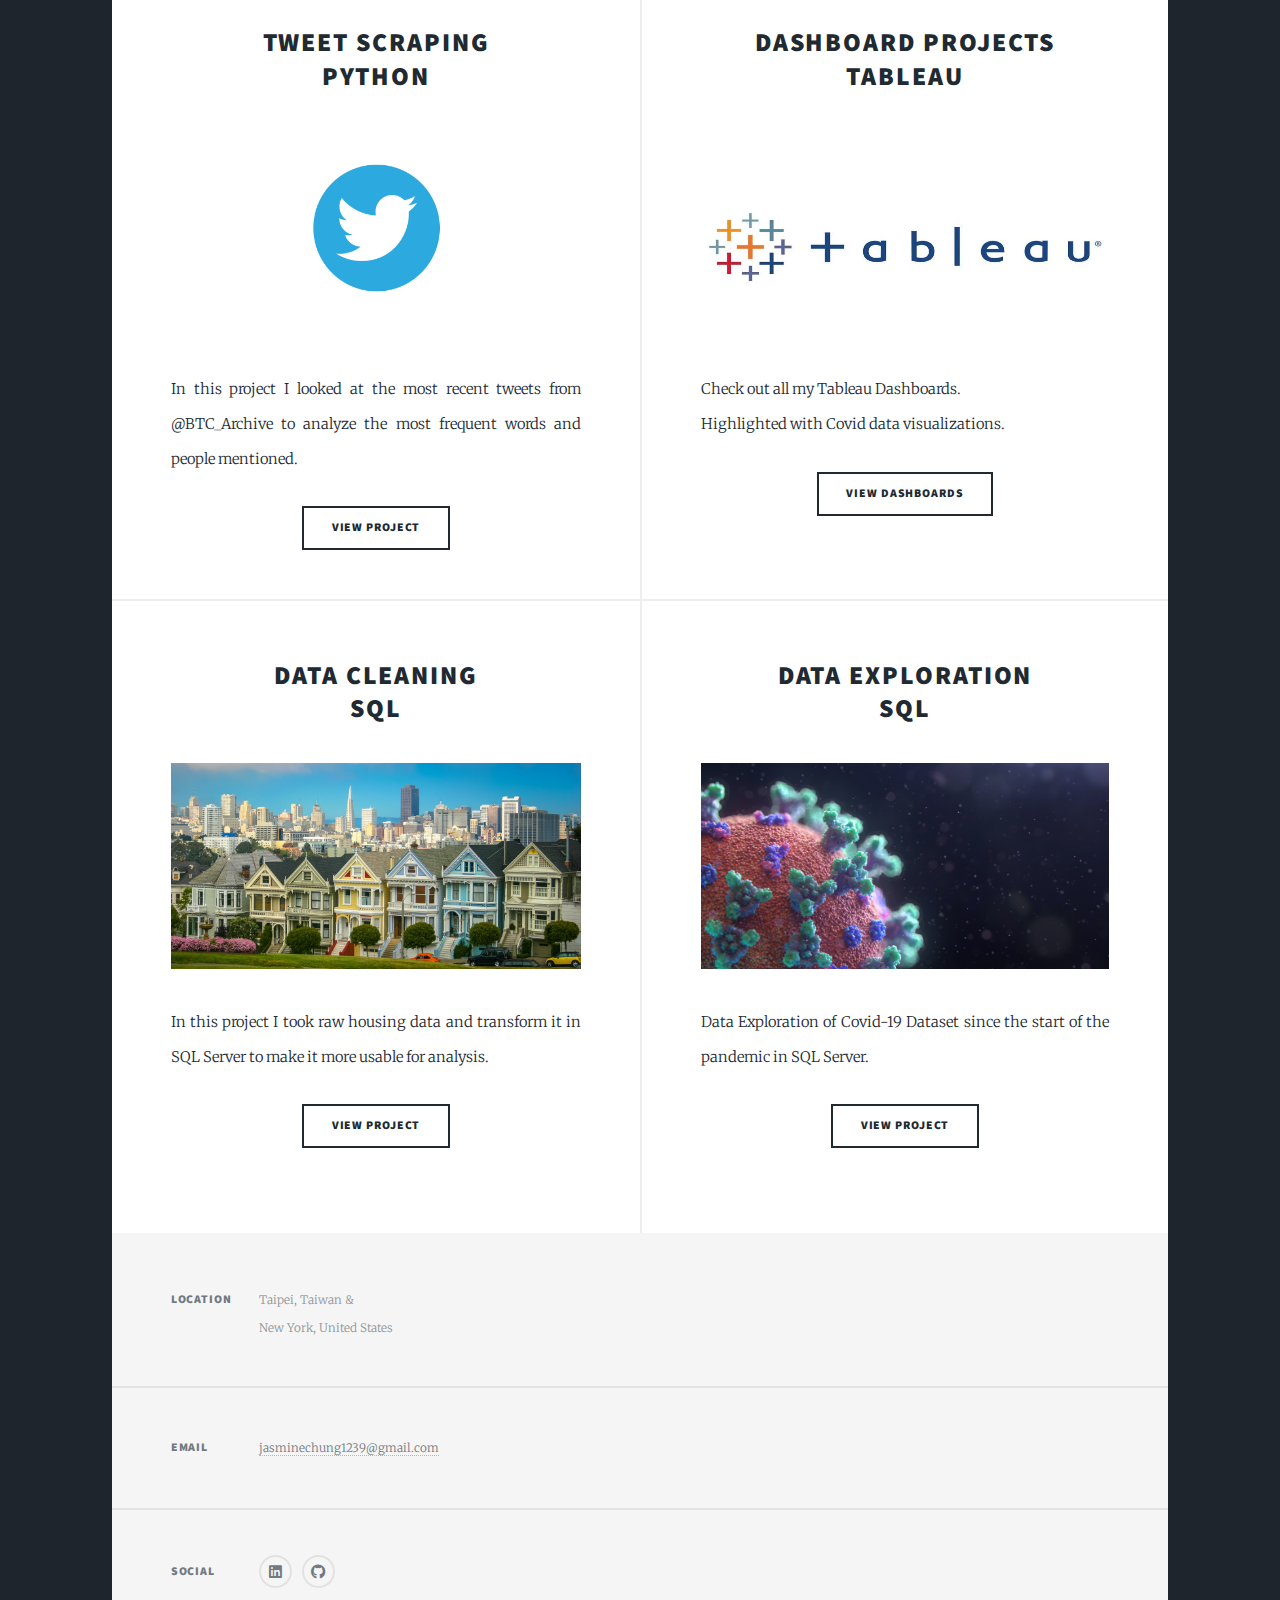
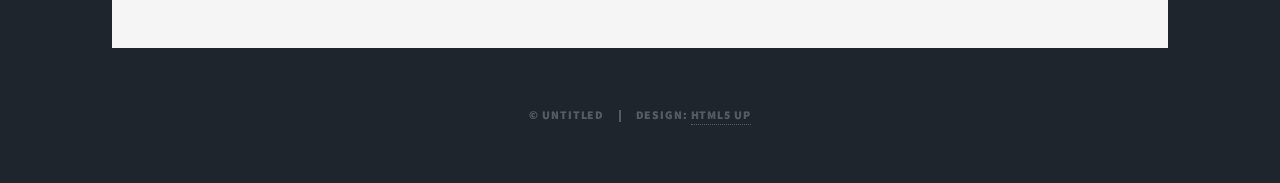
==== commit bc963f97: "Update index.html" ====
--- a/index.html
+++ b/index.html
@@ -52,10 +52,9 @@
 							<article class="post featured">
 								<header class="major">
 									<span class="date">Featured Project</span>
-									<h2><a href="https://jasmineccchung.github.io/GoogleDataAnalyticsCapstone/">Google Data Analytics Capstone<br />
+									<h2><a href="https://jasmineccchung.github.io/GoogleDataAnalyticsCapstone/">Google Data Analytics Case Study<br />
 									R</a></h2>
-									<p>Analyze Fitbit user data to provide hollistic marketing strategies<br />
-									to Bellabeat company</p>
+									<p>Analyze wearable tech data to provide hollistic marketing strategies to the Bellabeat company.</p>
 								</header>
 								<a href="https://jasmineccchung.github.io/GoogleDataAnalyticsCapstone/" class="image main"><img src="images/bb-logo-full-2.png" alt="" /></a>
 								<ul class="actions special">
